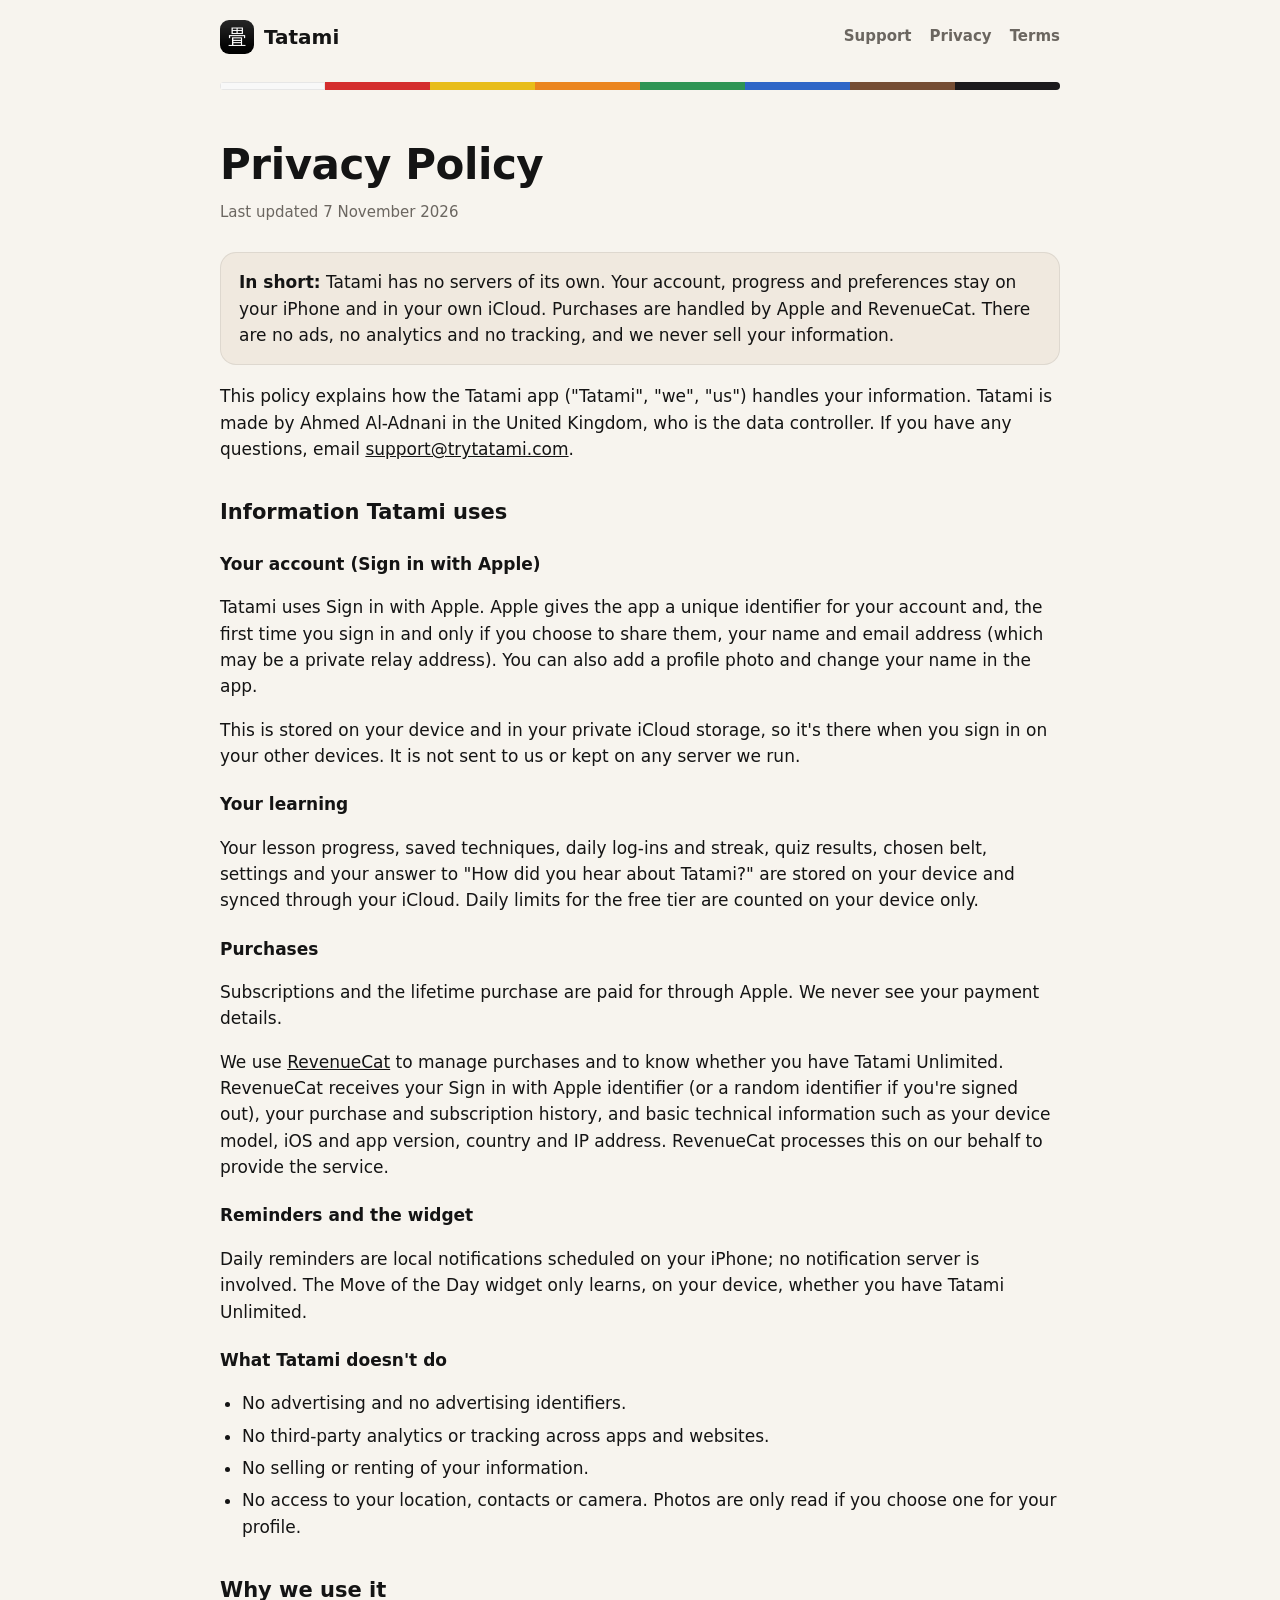
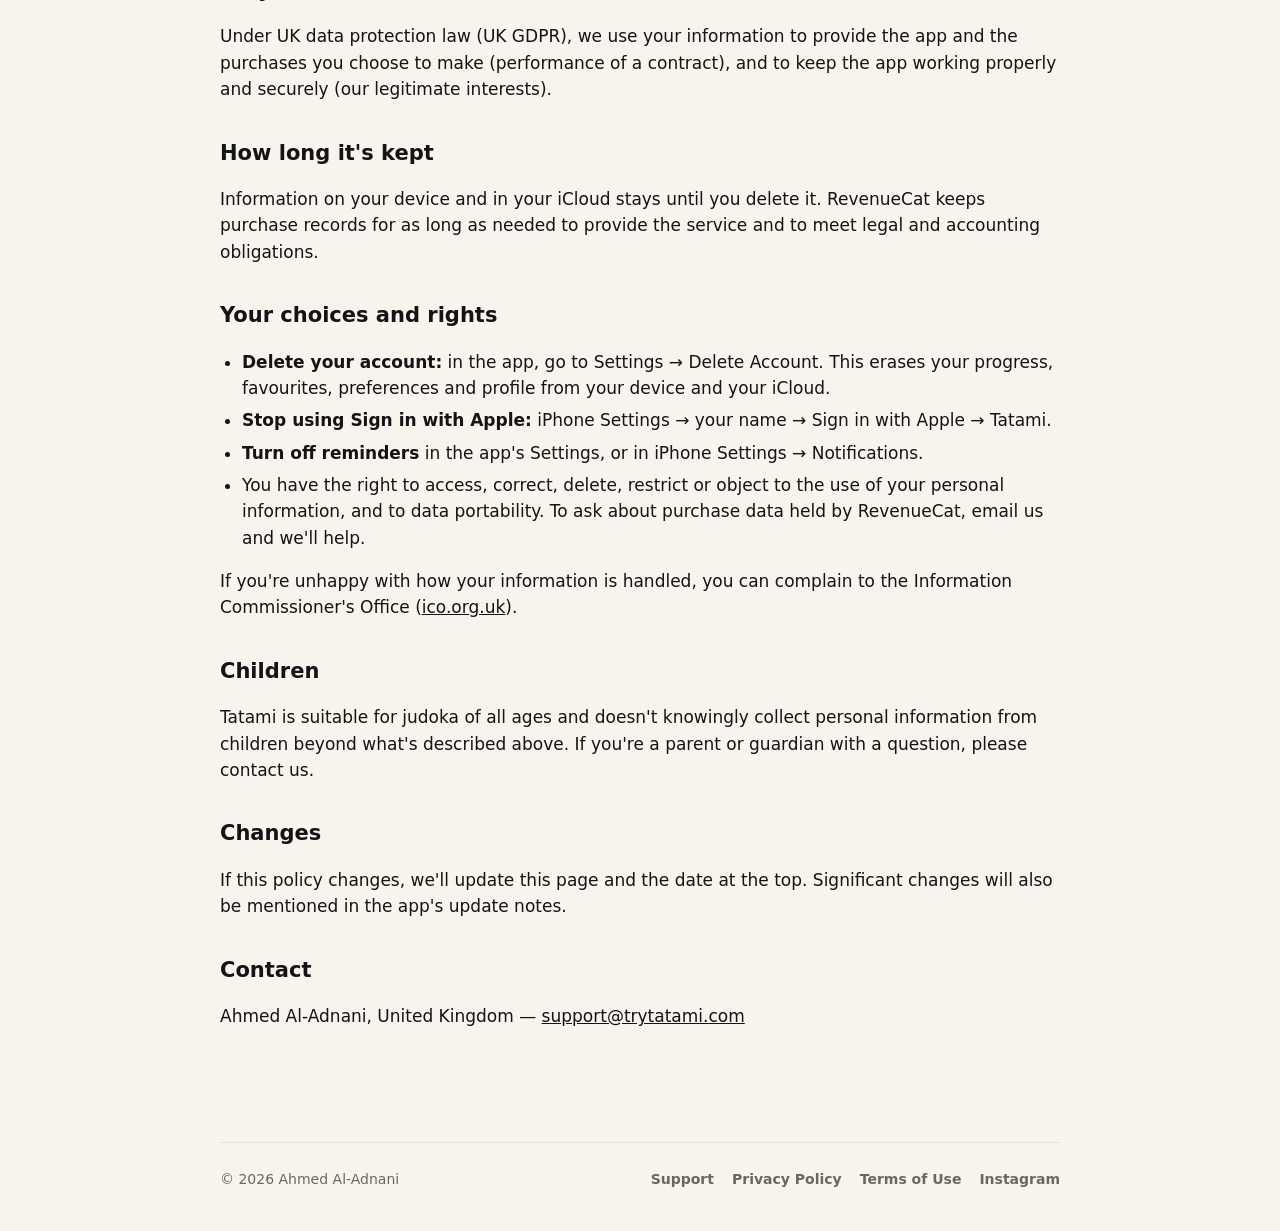
==== privacy/index.html @ 5d224feb "Instagram link in footer and on Support Co-Authored-By: Claude Opus 5.5 <noreply@anthropic.com>" ====
<!doctype html>
<html lang="en-GB">
<head>
  <meta charset="utf-8">
  <meta name="viewport" content="width=device-width, initial-scale=1">
  <title>Privacy Policy — Tatami</title>
  <meta name="description" content="How the Tatami judo app handles your information.">
  <link rel="icon" href="/assets/favicon.png">
  <link rel="apple-touch-icon" href="/assets/apple-touch-icon.png">
  <link rel="stylesheet" href="/assets/style.css">
</head>
<body>
  <div class="wrap">
    <header class="site-header">
      <a class="brand" href="/"><img src="/assets/icon.png" alt="">Tatami</a>
      <nav class="nav">
        <a href="/support/">Support</a>
        <a href="/privacy/">Privacy</a>
        <a href="/terms/">Terms</a>
      </nav>
    </header>
    <div class="belts" aria-hidden="true"><span></span><span></span><span></span><span></span><span></span><span></span><span></span><span></span></div>

    <main class="doc">
      <h1>Privacy Policy</h1>
      <p class="updated">Last updated 7 November 2026</p>

      <div class="callout">
        <strong>In short:</strong> Tatami has no servers of its own. Your account, progress and preferences stay on your
        iPhone and in your own iCloud. Purchases are handled by Apple and RevenueCat. There are no ads, no analytics and
        no tracking, and we never sell your information.
      </div>

      <p>This policy explains how the Tatami app ("Tatami", "we", "us") handles your information. Tatami is made by
        Ahmed Al-Adnani in the United Kingdom, who is the data controller. If you have any questions, email
        <a href="mailto:support@trytatami.com">support@trytatami.com</a>.</p>

      <h2>Information Tatami uses</h2>

      <h3>Your account (Sign in with Apple)</h3>
      <p>Tatami uses Sign in with Apple. Apple gives the app a unique identifier for your account and, the first time you
        sign in and only if you choose to share them, your name and email address (which may be a private relay address).
        You can also add a profile photo and change your name in the app.</p>
      <p>This is stored on your device and in your private iCloud storage, so it's there when you sign in on your other
        devices. It is not sent to us or kept on any server we run.</p>

      <h3>Your learning</h3>
      <p>Your lesson progress, saved techniques, daily log-ins and streak, quiz results, chosen belt, settings and your
        answer to "How did you hear about Tatami?" are stored on your device and synced through your iCloud.
        Daily limits for the free tier are counted on your device only.</p>

      <h3>Purchases</h3>
      <p>Subscriptions and the lifetime purchase are paid for through Apple. We never see your payment details.</p>
      <p>We use <a href="https://www.revenuecat.com/privacy/">RevenueCat</a> to manage purchases and to know whether you
        have Tatami Unlimited. RevenueCat receives your Sign in with Apple identifier (or a random identifier if you're
        signed out), your purchase and subscription history, and basic technical information such as your device model,
        iOS and app version, country and IP address. RevenueCat processes this on our behalf to provide the service.</p>

      <h3>Reminders and the widget</h3>
      <p>Daily reminders are local notifications scheduled on your iPhone; no notification server is involved. The Move
        of the Day widget only learns, on your device, whether you have Tatami Unlimited.</p>

      <h3>What Tatami doesn't do</h3>
      <ul>
        <li>No advertising and no advertising identifiers.</li>
        <li>No third-party analytics or tracking across apps and websites.</li>
        <li>No selling or renting of your information.</li>
        <li>No access to your location, contacts or camera. Photos are only read if you choose one for your profile.</li>
      </ul>

      <h2>Why we use it</h2>
      <p>Under UK data protection law (UK GDPR), we use your information to provide the app and the purchases you choose
        to make (performance of a contract), and to keep the app working properly and securely (our legitimate interests).</p>

      <h2>How long it's kept</h2>
      <p>Information on your device and in your iCloud stays until you delete it. RevenueCat keeps purchase records for as
        long as needed to provide the service and to meet legal and accounting obligations.</p>

      <h2>Your choices and rights</h2>
      <ul>
        <li><strong>Delete your account:</strong> in the app, go to Settings → Delete Account. This erases your progress,
          favourites, preferences and profile from your device and your iCloud.</li>
        <li><strong>Stop using Sign in with Apple:</strong> iPhone Settings → your name → Sign in with Apple → Tatami.</li>
        <li><strong>Turn off reminders</strong> in the app's Settings, or in iPhone Settings → Notifications.</li>
        <li>You have the right to access, correct, delete, restrict or object to the use of your personal information, and
          to data portability. To ask about purchase data held by RevenueCat, email us and we'll help.</li>
      </ul>
      <p>If you're unhappy with how your information is handled, you can complain to the Information Commissioner's
        Office (<a href="https://ico.org.uk">ico.org.uk</a>).</p>

      <h2>Children</h2>
      <p>Tatami is suitable for judoka of all ages and doesn't knowingly collect personal information from children
        beyond what's described above. If you're a parent or guardian with a question, please contact us.</p>

      <h2>Changes</h2>
      <p>If this policy changes, we'll update this page and the date at the top. Significant changes will also be
        mentioned in the app's update notes.</p>

      <h2>Contact</h2>
      <p>Ahmed Al-Adnani, United Kingdom — <a href="mailto:support@trytatami.com">support@trytatami.com</a></p>
    </main>

    <footer class="site-footer">
      <span>© 2026 Ahmed Al-Adnani</span>
      <nav>
        <a href="/support/">Support</a>
        <a href="/privacy/">Privacy Policy</a>
        <a href="/terms/">Terms of Use</a>
        <a href="https://www.instagram.com/learnwithtatami/" rel="me noopener">Instagram</a>
      </nav>
    </footer>
  </div>
</body>
</html>
---- assets/style.css ----
/* Tatami — trytatami.com. Matches the app: cream canvas, raised cards,
   heavy rounded type, belt colours as the accent. */

:root {
  --bg: #F7F4EE;
  --surface: #F0E9DF;
  --ink: #141414;
  --ink-2: #6B6660;
  --line: rgba(20, 20, 20, 0.08);
  --button: #141414;
  --button-ink: #FFFFFF;
  --radius: 22px;
  --belt-white: #F8F8F8;
  --belt-red: #D42E2E;
  --belt-yellow: #E8BD1A;
  --belt-orange: #EB851F;
  --belt-green: #2E9454;
  --belt-blue: #2E66C7;
  --belt-brown: #754D33;
  --belt-black: #1C1A1C;
  color-scheme: light dark;
}

@media (prefers-color-scheme: dark) {
  :root {
    --bg: #18181A;
    --surface: #2C2C2E;
    --ink: #F5F5F5;
    --ink-2: #A1A1A6;
    --line: rgba(255, 255, 255, 0.08);
    --button: #F5F5F5;
    --button-ink: #141414;
  }
}

* { box-sizing: border-box; }

html { -webkit-text-size-adjust: 100%; }

body {
  margin: 0;
  background: var(--bg);
  color: var(--ink);
  font-family: ui-rounded, "SF Pro Rounded", -apple-system, BlinkMacSystemFont, "Segoe UI", system-ui, sans-serif;
  font-size: 17px;
  line-height: 1.55;
}

a { color: inherit; }

.wrap { max-width: 880px; margin: 0 auto; padding: 0 20px; }

/* Header */
.site-header {
  display: flex; align-items: center; justify-content: space-between;
  padding: 20px 0;
}
.brand { display: flex; align-items: center; gap: 10px; text-decoration: none; font-weight: 800; font-size: 20px; }
.brand img { width: 34px; height: 34px; border-radius: 9px; }
.nav { display: flex; gap: 18px; font-weight: 700; font-size: 15px; }
.nav a { text-decoration: none; color: var(--ink-2); }
.nav a:hover { color: var(--ink); }

/* Belt stripe */
.belts { display: flex; height: 8px; border-radius: 4px; overflow: hidden; margin: 8px 0 0; }
.belts span { flex: 1; }
.belts span:nth-child(1) { background: var(--belt-white); box-shadow: inset 0 0 0 1px var(--line); }
.belts span:nth-child(2) { background: var(--belt-red); }
.belts span:nth-child(3) { background: var(--belt-yellow); }
.belts span:nth-child(4) { background: var(--belt-orange); }
.belts span:nth-child(5) { background: var(--belt-green); }
.belts span:nth-child(6) { background: var(--belt-blue); }
.belts span:nth-child(7) { background: var(--belt-brown); }
.belts span:nth-child(8) { background: var(--belt-black); box-shadow: inset 0 0 0 1px var(--line); }

/* Hero */
.hero { text-align: center; padding: 56px 0 40px; }
.hero .icon { width: 112px; height: 112px; border-radius: 26px; box-shadow: 0 12px 30px rgba(0,0,0,0.18); }
.hero h1 { font-size: clamp(36px, 7vw, 56px); line-height: 1.05; font-weight: 900; margin: 28px 0 12px; letter-spacing: -0.02em; }
.hero p { font-size: 19px; color: var(--ink-2); max-width: 560px; margin: 0 auto 28px; }

.button {
  display: inline-flex; align-items: center; gap: 10px;
  background: var(--button); color: var(--button-ink);
  text-decoration: none; font-weight: 800; font-size: 17px;
  padding: 15px 26px; border-radius: 999px;
}
.button.soon { opacity: 0.85; cursor: default; }
.note { font-size: 14px; color: var(--ink-2); margin-top: 12px; }

/* Features */
.grid { display: grid; grid-template-columns: repeat(auto-fit, minmax(240px, 1fr)); gap: 14px; margin: 40px 0; }
.card {
  background: var(--surface); border: 1px solid var(--line); border-radius: var(--radius);
  padding: 22px;
}
.card .emoji { font-size: 26px; }
.card h3 { margin: 10px 0 6px; font-size: 18px; font-weight: 800; }
.card p { margin: 0; color: var(--ink-2); font-size: 15px; }

.section-title { font-size: 13px; font-weight: 800; letter-spacing: 0.08em; text-transform: uppercase; color: var(--ink-2); margin: 56px 0 0; }

/* Unlimited table */
table.plans { width: 100%; border-collapse: collapse; margin-top: 14px; font-size: 15px; }
.plans th, .plans td { padding: 12px 10px; text-align: left; border-bottom: 1px solid var(--line); }
.plans th { font-size: 12px; text-transform: uppercase; letter-spacing: 0.06em; color: var(--ink-2); }
.plans td:not(:first-child), .plans th:not(:first-child) { text-align: center; }
.plans tr:last-child td { border-bottom: none; }

/* Legal / support pages */
.doc { padding: 24px 0 40px; }
.doc h1 { font-size: clamp(30px, 5vw, 42px); font-weight: 900; margin: 18px 0 4px; letter-spacing: -0.01em; }
.doc .updated { color: var(--ink-2); font-size: 15px; margin: 0 0 28px; }
.doc h2 { font-size: 21px; font-weight: 800; margin: 34px 0 8px; }
.doc h3 { font-size: 17px; font-weight: 800; margin: 22px 0 6px; }
.doc p, .doc li { color: var(--ink); }
.doc ul { padding-left: 22px; }
.doc li { margin: 6px 0; }
.doc .callout { background: var(--surface); border: 1px solid var(--line); border-radius: 16px; padding: 16px 18px; margin: 18px 0; }
.doc details { background: var(--surface); border: 1px solid var(--line); border-radius: 16px; padding: 14px 18px; margin: 10px 0; }
.doc summary { font-weight: 800; cursor: pointer; }
.doc details p { margin: 10px 0 0; }

/* Footer */
.site-footer { border-top: 1px solid var(--line); margin-top: 56px; padding: 26px 0 40px; color: var(--ink-2); font-size: 14px; display: flex; flex-wrap: wrap; gap: 12px 22px; justify-content: space-between; }
.site-footer nav { display: flex; gap: 18px; flex-wrap: wrap; }
.site-footer a { text-decoration: none; font-weight: 700; }
.site-footer a:hover { color: var(--ink); }

@media (max-width: 560px) {
  .nav { gap: 12px; font-size: 14px; }
  .hero { padding-top: 36px; }
}
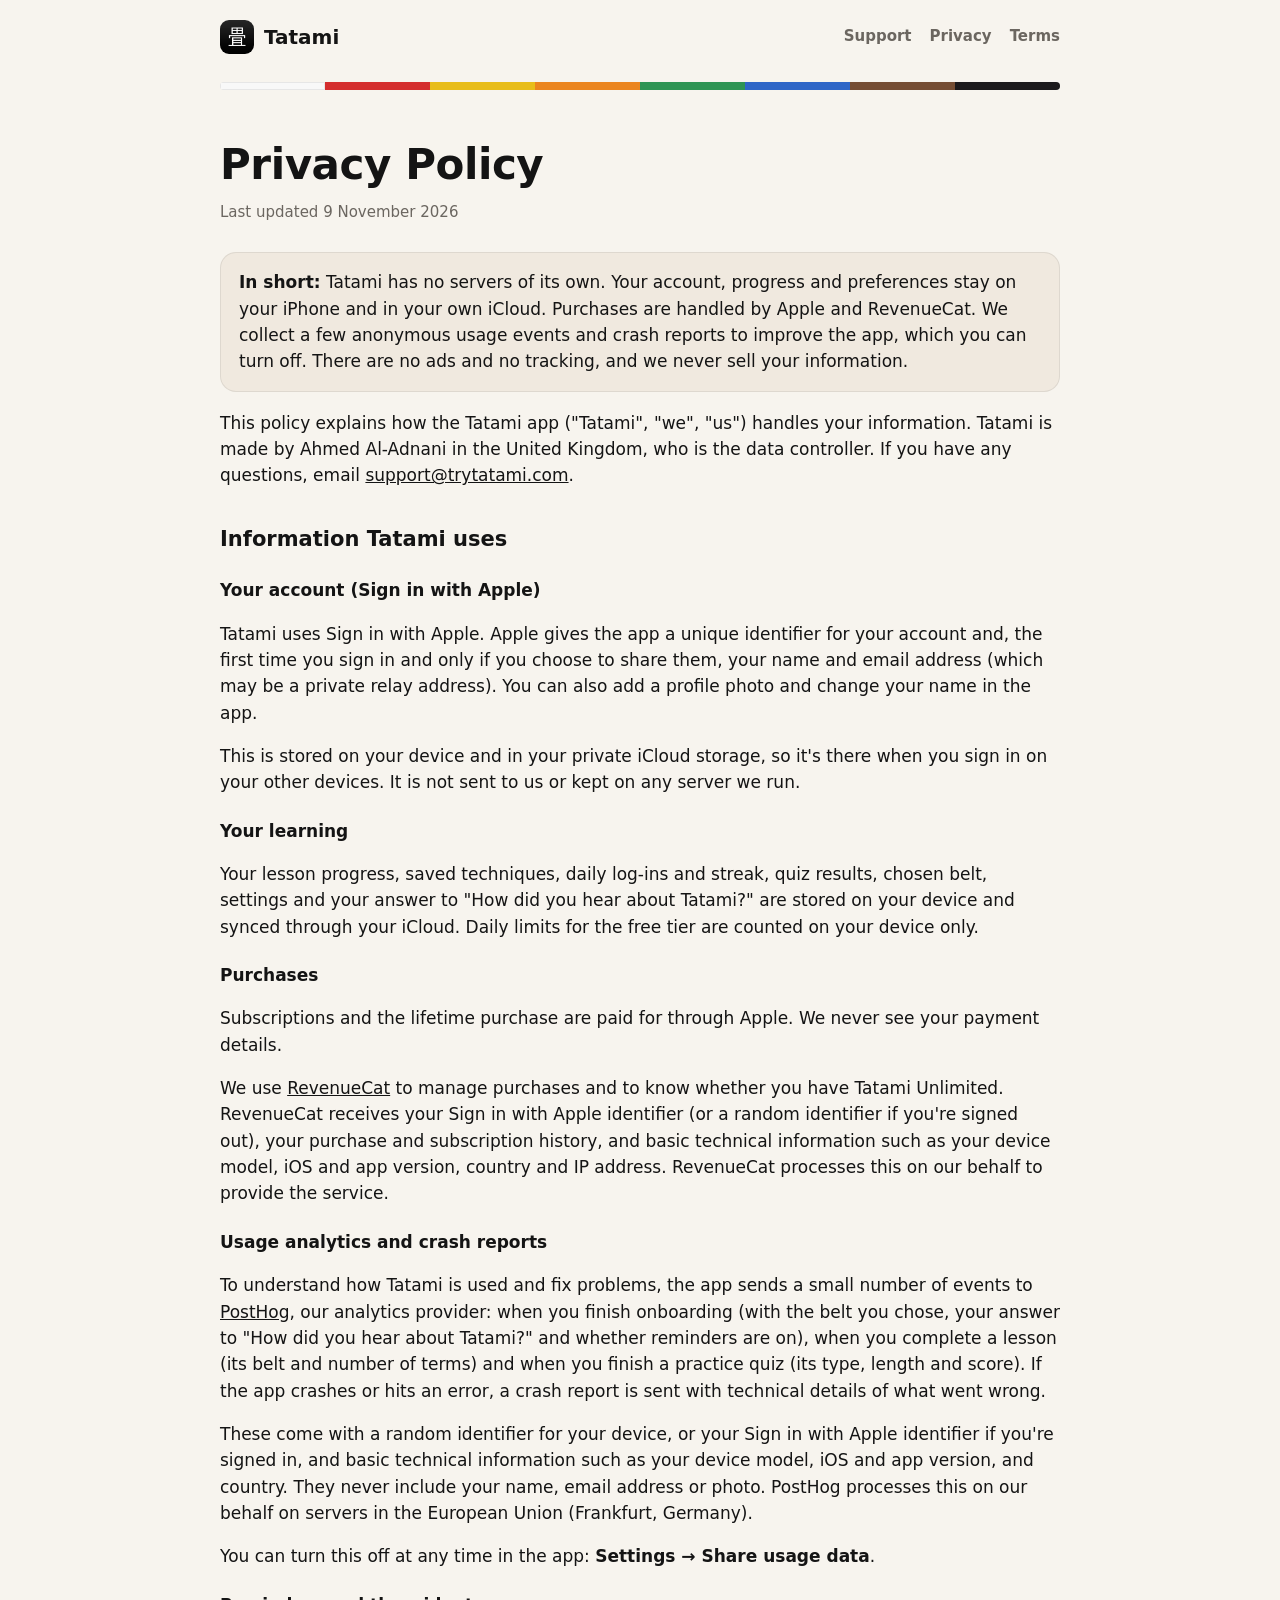
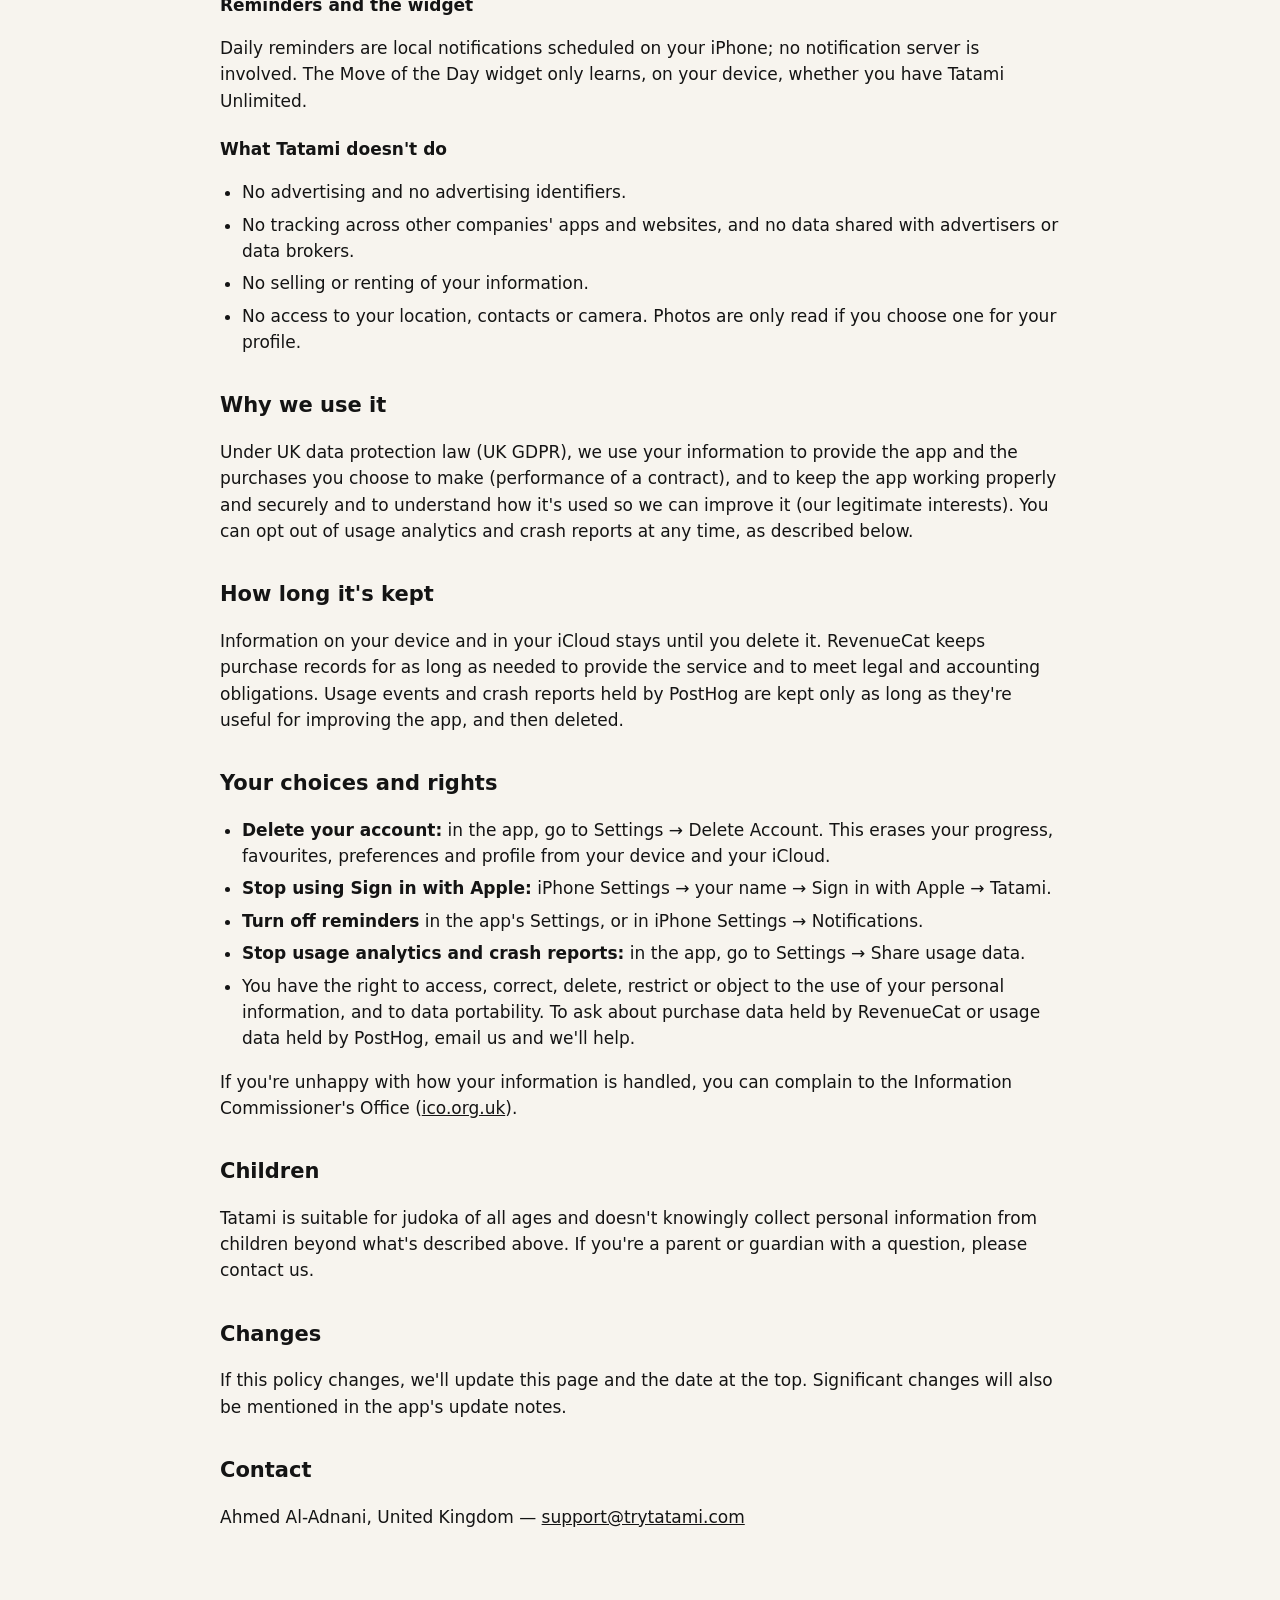
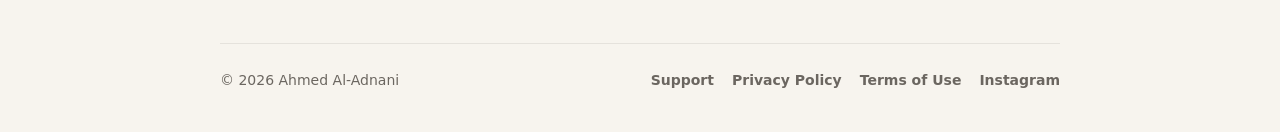
==== commit b18fb3f9: "Privacy policy: PostHog usage analytics and crash reports, with opt-out Co-Authored-By: Claude Opus " ====
--- a/privacy/index.html
+++ b/privacy/index.html
@@ -23,12 +23,13 @@
 
     <main class="doc">
       <h1>Privacy Policy</h1>
-      <p class="updated">Last updated 7 November 2026</p>
+      <p class="updated">Last updated 9 November 2026</p>
 
       <div class="callout">
         <strong>In short:</strong> Tatami has no servers of its own. Your account, progress and preferences stay on your
-        iPhone and in your own iCloud. Purchases are handled by Apple and RevenueCat. There are no ads, no analytics and
-        no tracking, and we never sell your information.
+        iPhone and in your own iCloud. Purchases are handled by Apple and RevenueCat. We collect a few anonymous usage
+        events and crash reports to improve the app, which you can turn off. There are no ads and no tracking, and we
+        never sell your information.
       </div>
 
       <p>This policy explains how the Tatami app ("Tatami", "we", "us") handles your information. Tatami is made by
@@ -56,6 +57,18 @@
         signed out), your purchase and subscription history, and basic technical information such as your device model,
         iOS and app version, country and IP address. RevenueCat processes this on our behalf to provide the service.</p>
 
+      <h3>Usage analytics and crash reports</h3>
+      <p>To understand how Tatami is used and fix problems, the app sends a small number of events to
+        <a href="https://posthog.com/privacy">PostHog</a>, our analytics provider: when you finish onboarding (with the
+        belt you chose, your answer to "How did you hear about Tatami?" and whether reminders are on), when you complete
+        a lesson (its belt and number of terms) and when you finish a practice quiz (its type, length and score). If the
+        app crashes or hits an error, a crash report is sent with technical details of what went wrong.</p>
+      <p>These come with a random identifier for your device, or your Sign in with Apple identifier if you're signed in,
+        and basic technical information such as your device model, iOS and app version, and country. They never include
+        your name, email address or photo. PostHog processes this on our behalf on servers in the European Union
+        (Frankfurt, Germany).</p>
+      <p>You can turn this off at any time in the app: <strong>Settings → Share usage data</strong>.</p>
+
       <h3>Reminders and the widget</h3>
       <p>Daily reminders are local notifications scheduled on your iPhone; no notification server is involved. The Move
         of the Day widget only learns, on your device, whether you have Tatami Unlimited.</p>
@@ -63,18 +76,21 @@
       <h3>What Tatami doesn't do</h3>
       <ul>
         <li>No advertising and no advertising identifiers.</li>
-        <li>No third-party analytics or tracking across apps and websites.</li>
+        <li>No tracking across other companies' apps and websites, and no data shared with advertisers or data brokers.</li>
         <li>No selling or renting of your information.</li>
         <li>No access to your location, contacts or camera. Photos are only read if you choose one for your profile.</li>
       </ul>
 
       <h2>Why we use it</h2>
       <p>Under UK data protection law (UK GDPR), we use your information to provide the app and the purchases you choose
-        to make (performance of a contract), and to keep the app working properly and securely (our legitimate interests).</p>
+        to make (performance of a contract), and to keep the app working properly and securely and to understand how it's
+        used so we can improve it (our legitimate interests). You can opt out of usage analytics and crash reports at any
+        time, as described below.</p>
 
       <h2>How long it's kept</h2>
       <p>Information on your device and in your iCloud stays until you delete it. RevenueCat keeps purchase records for as
-        long as needed to provide the service and to meet legal and accounting obligations.</p>
+        long as needed to provide the service and to meet legal and accounting obligations. Usage events and crash reports
+        held by PostHog are kept only as long as they're useful for improving the app, and then deleted.</p>
 
       <h2>Your choices and rights</h2>
       <ul>
@@ -82,8 +98,10 @@
           favourites, preferences and profile from your device and your iCloud.</li>
         <li><strong>Stop using Sign in with Apple:</strong> iPhone Settings → your name → Sign in with Apple → Tatami.</li>
         <li><strong>Turn off reminders</strong> in the app's Settings, or in iPhone Settings → Notifications.</li>
+        <li><strong>Stop usage analytics and crash reports:</strong> in the app, go to Settings → Share usage data.</li>
         <li>You have the right to access, correct, delete, restrict or object to the use of your personal information, and
-          to data portability. To ask about purchase data held by RevenueCat, email us and we'll help.</li>
+          to data portability. To ask about purchase data held by RevenueCat or usage data held by PostHog, email us and
+          we'll help.</li>
       </ul>
       <p>If you're unhappy with how your information is handled, you can complain to the Information Commissioner's
         Office (<a href="https://ico.org.uk">ico.org.uk</a>).</p>
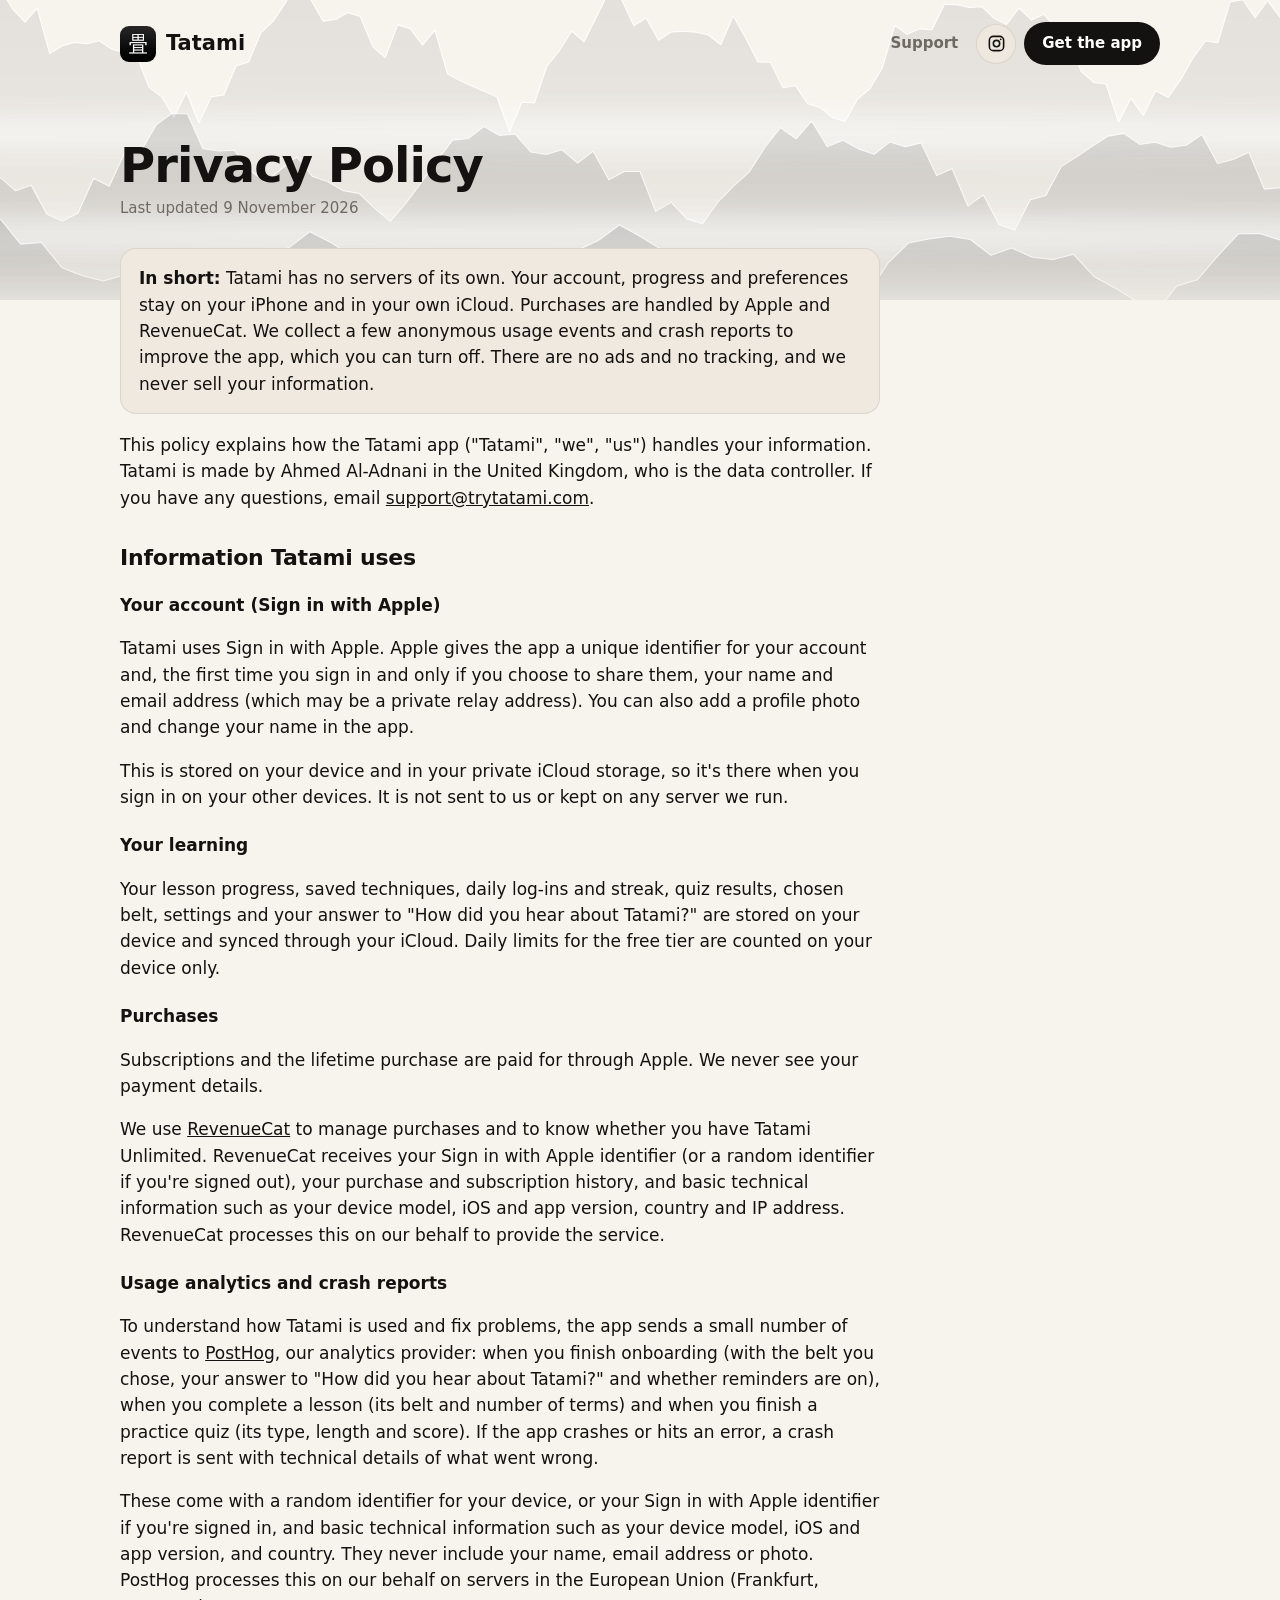
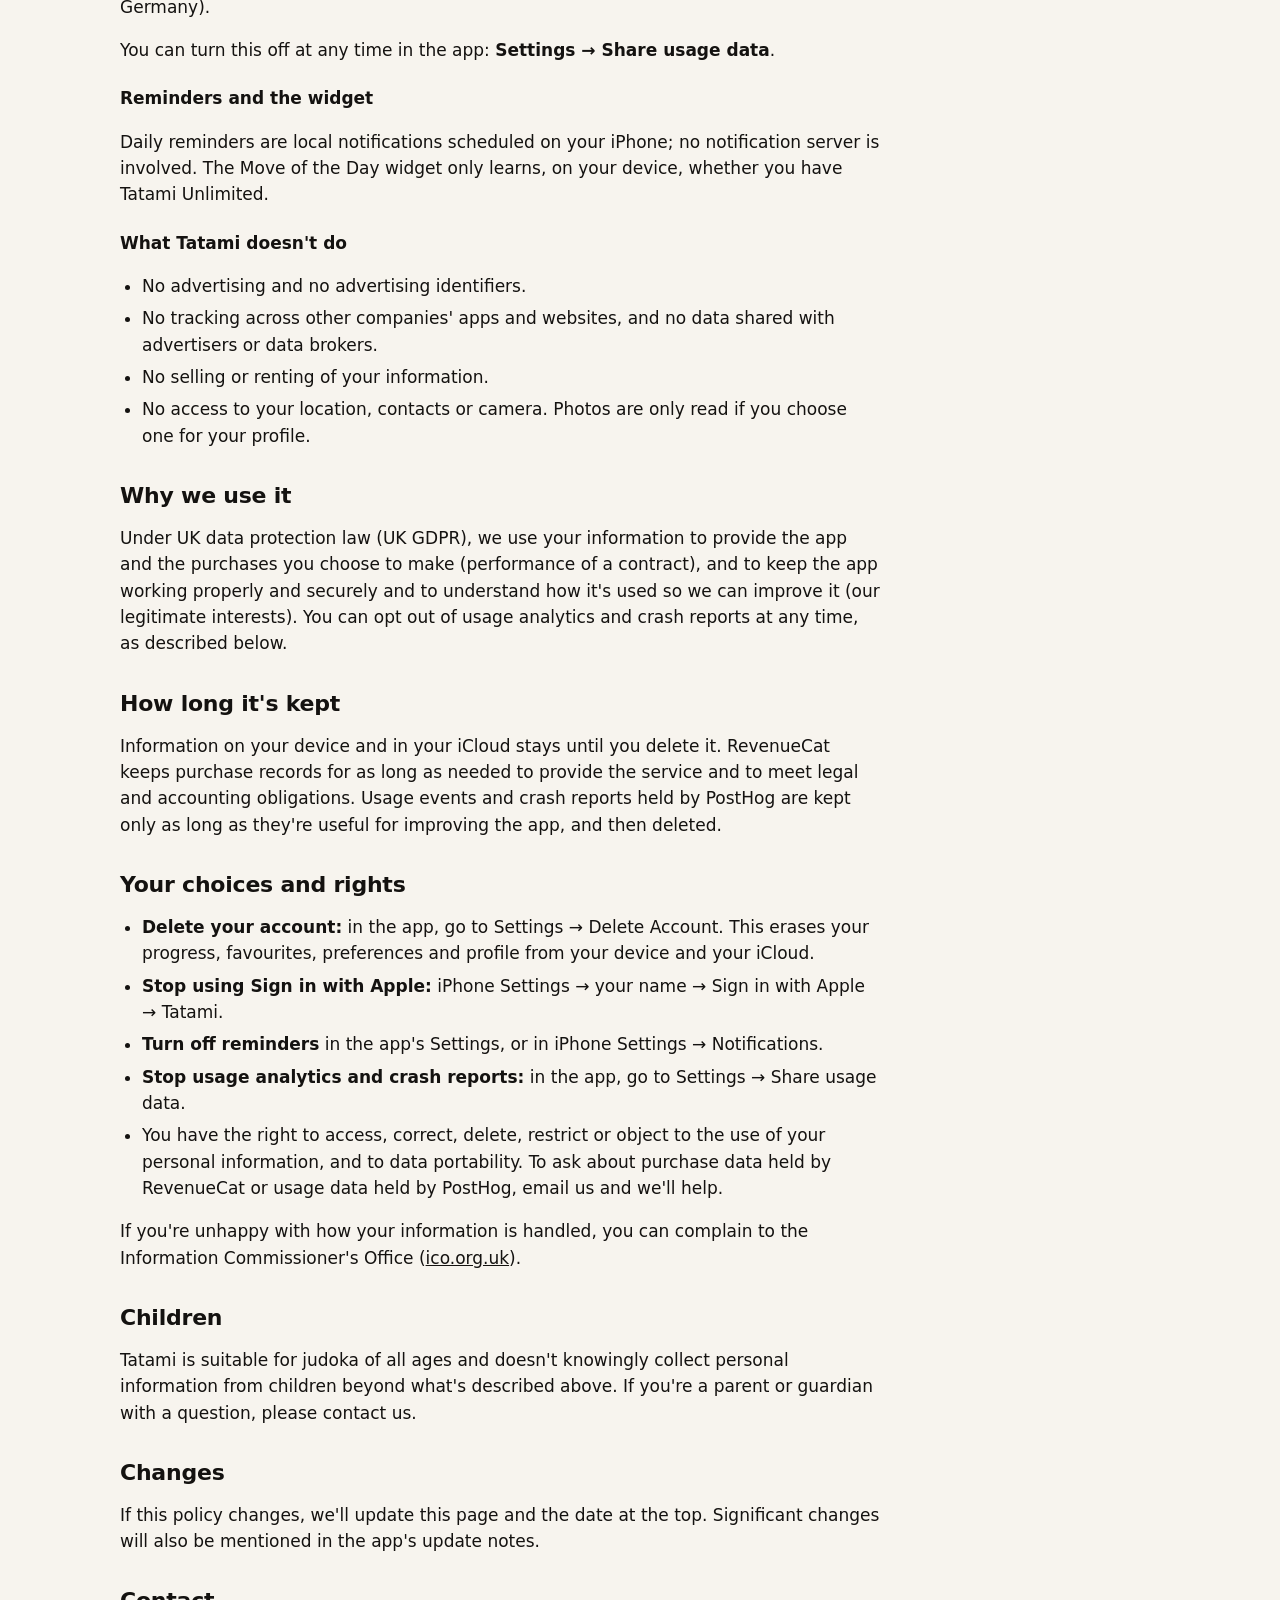
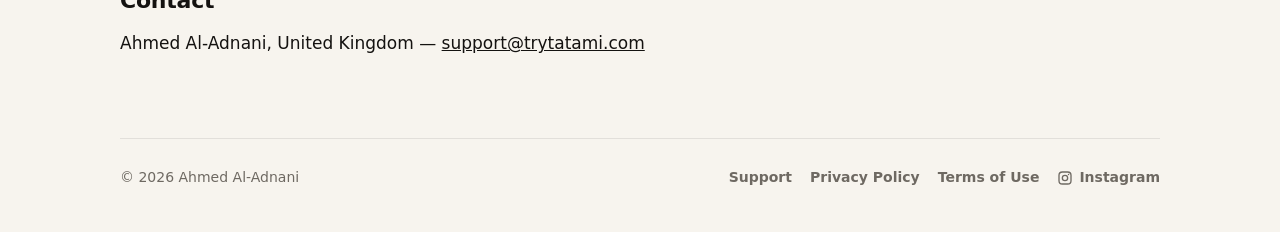
==== commit f4634d9a: "New look: misty mountains, App Store link, Instagram - Home page rebuilt in the app's new style: mou" ====
--- a/privacy/index.html
+++ b/privacy/index.html
@@ -7,19 +7,24 @@
   <meta name="description" content="How the Tatami judo app handles your information.">
   <link rel="icon" href="/assets/favicon.png">
   <link rel="apple-touch-icon" href="/assets/apple-touch-icon.png">
-  <link rel="stylesheet" href="/assets/style.css">
+  <meta name="theme-color" content="#F7F4EE" media="(prefers-color-scheme: light)">
+  <meta name="theme-color" content="#18181A" media="(prefers-color-scheme: dark)">
+  <link rel="stylesheet" href="/assets/style.css?v=2">
 </head>
 <body>
+  <div class="sky short" aria-hidden="true"><img src="/assets/mountains.svg?v=2" alt=""></div>
+
   <div class="wrap">
     <header class="site-header">
       <a class="brand" href="/"><img src="/assets/icon.png" alt="">Tatami</a>
-      <nav class="nav">
-        <a href="/support/">Support</a>
-        <a href="/privacy/">Privacy</a>
-        <a href="/terms/">Terms</a>
+      <nav class="nav" aria-label="Main">
+        <a class="text" href="/support/">Support</a>
+        <a class="icon-button" href="https://www.instagram.com/learnwithtatami/" rel="me noopener" aria-label="Tatami on Instagram">
+          <svg viewBox="0 0 24 24" fill="none" stroke="currentColor" stroke-width="2" aria-hidden="true"><rect x="3" y="3" width="18" height="18" rx="5"/><circle cx="12" cy="12" r="4"/><circle cx="17.3" cy="6.7" r="1.1" fill="currentColor" stroke="none"/></svg>
+        </a>
+        <a class="pill" href="https://apps.apple.com/gb/app/tatami-learn-judo-terminology/id6802830885?itscg=30200&amp;itsct=apps_box_badge&amp;mttnsubad=6802830885">Get the app</a>
       </nav>
     </header>
-    <div class="belts" aria-hidden="true"><span></span><span></span><span></span><span></span><span></span><span></span><span></span><span></span></div>
 
     <main class="doc">
       <h1>Privacy Policy</h1>
@@ -120,11 +125,13 @@
 
     <footer class="site-footer">
       <span>© 2026 Ahmed Al-Adnani</span>
-      <nav>
+      <nav aria-label="Footer">
         <a href="/support/">Support</a>
         <a href="/privacy/">Privacy Policy</a>
         <a href="/terms/">Terms of Use</a>
-        <a href="https://www.instagram.com/learnwithtatami/" rel="me noopener">Instagram</a>
+        <a class="social" href="https://www.instagram.com/learnwithtatami/" rel="me noopener">
+          <svg viewBox="0 0 24 24" fill="none" stroke="currentColor" stroke-width="2" aria-hidden="true"><rect x="3" y="3" width="18" height="18" rx="5"/><circle cx="12" cy="12" r="4"/><circle cx="17.3" cy="6.7" r="1.1" fill="currentColor" stroke="none"/></svg>Instagram
+        </a>
       </nav>
     </footer>
   </div>
--- a/assets/style.css
+++ b/assets/style.css
@@ -1,35 +1,58 @@
-/* Tatami — trytatami.com. Matches the app: cream canvas, raised cards,
-   heavy rounded type, belt colours as the accent. */
+/* Tatami — trytatami.com. Matches the app and its App Store art: cream and
+   charcoal, misty mountains, heavy rounded type, and a belt colour on the
+   second line of every headline. */
 
 :root {
   --bg: #F7F4EE;
   --surface: #F0E9DF;
-  --ink: #141414;
-  --ink-2: #6B6660;
-  --line: rgba(20, 20, 20, 0.08);
-  --button: #141414;
+  --ink: #141210;
+  --ink-2: #6E6962;
+  --line: rgba(20, 18, 16, 0.09);
+  --bezel: #FFFFFF;
+  --bezel-edge: rgba(0, 0, 0, 0.06);
+  --shot-shadow: 0 30px 60px -18px rgba(20, 18, 16, 0.28);
+  --button: #141210;
   --button-ink: #FFFFFF;
+
+  /* Dark bands, like the dark App Store screenshots. */
+  --night: #18181A;
+  --night-surface: #232326;
+  --night-ink: #F5F5F5;
+  --night-ink-2: #A1A1A6;
+  --night-line: rgba(255, 255, 255, 0.09);
+
+  /* Belt colours for headline accents, tuned to read on cream. */
+  --red: #D42E2E;
+  --orange: #C2620C;
+  --yellow: #A07F00;
+  --green: #1F8F45;
+  --blue: #1A57DB;
+  --brown: #96592F;
+
   --radius: 22px;
-  --belt-white: #F8F8F8;
-  --belt-red: #D42E2E;
-  --belt-yellow: #E8BD1A;
-  --belt-orange: #EB851F;
-  --belt-green: #2E9454;
-  --belt-blue: #2E66C7;
-  --belt-brown: #754D33;
-  --belt-black: #1C1A1C;
   color-scheme: light dark;
 }
 
 @media (prefers-color-scheme: dark) {
   :root {
     --bg: #18181A;
-    --surface: #2C2C2E;
+    --surface: #232326;
     --ink: #F5F5F5;
     --ink-2: #A1A1A6;
-    --line: rgba(255, 255, 255, 0.08);
+    --line: rgba(255, 255, 255, 0.09);
+    --bezel: #2A2A2D;
+    --bezel-edge: rgba(255, 255, 255, 0.10);
+    --shot-shadow: 0 30px 60px -18px rgba(0, 0, 0, 0.7);
     --button: #F5F5F5;
-    --button-ink: #141414;
+    --button-ink: #141210;
+    --night: #0F0F10;
+    --night-surface: #1C1C1E;
+    --red: #F25C5C;
+    --orange: #F0943A;
+    --yellow: #F5C700;
+    --green: #3DCB6A;
+    --blue: #6B9BF5;
+    --brown: #CF9465;
   }
 }
 
@@ -44,76 +67,160 @@
   font-family: ui-rounded, "SF Pro Rounded", -apple-system, BlinkMacSystemFont, "Segoe UI", system-ui, sans-serif;
   font-size: 17px;
   line-height: 1.55;
+  overflow-x: hidden;
 }
 
 a { color: inherit; }
-
-.wrap { max-width: 880px; margin: 0 auto; padding: 0 20px; }
+img { max-width: 100%; }
+
+.wrap { position: relative; max-width: 1080px; margin: 0 auto; padding: 0 20px; }
+
+/* Misty mountains behind the top of every page, as on the app's Home screen. */
+.sky {
+  position: absolute; top: 0; left: 0; right: 0; height: 440px;
+  overflow: hidden; pointer-events: none;
+}
+.sky img { display: block; width: 100%; height: 100%; object-fit: cover; object-position: center top; }
+.sky.short { height: 300px; }
 
 /* Header */
 .site-header {
-  display: flex; align-items: center; justify-content: space-between;
-  padding: 20px 0;
-}
-.brand { display: flex; align-items: center; gap: 10px; text-decoration: none; font-weight: 800; font-size: 20px; }
-.brand img { width: 34px; height: 34px; border-radius: 9px; }
-.nav { display: flex; gap: 18px; font-weight: 700; font-size: 15px; }
-.nav a { text-decoration: none; color: var(--ink-2); }
-.nav a:hover { color: var(--ink); }
-
-/* Belt stripe */
-.belts { display: flex; height: 8px; border-radius: 4px; overflow: hidden; margin: 8px 0 0; }
-.belts span { flex: 1; }
-.belts span:nth-child(1) { background: var(--belt-white); box-shadow: inset 0 0 0 1px var(--line); }
-.belts span:nth-child(2) { background: var(--belt-red); }
-.belts span:nth-child(3) { background: var(--belt-yellow); }
-.belts span:nth-child(4) { background: var(--belt-orange); }
-.belts span:nth-child(5) { background: var(--belt-green); }
-.belts span:nth-child(6) { background: var(--belt-blue); }
-.belts span:nth-child(7) { background: var(--belt-brown); }
-.belts span:nth-child(8) { background: var(--belt-black); box-shadow: inset 0 0 0 1px var(--line); }
+  position: relative; z-index: 2;
+  display: flex; align-items: center; justify-content: space-between; gap: 12px;
+  padding: 22px 0;
+}
+.brand { display: flex; align-items: center; gap: 10px; text-decoration: none; font-weight: 800; font-size: 21px; }
+.brand img { width: 36px; height: 36px; border-radius: 9px; }
+.nav { display: flex; align-items: center; gap: 8px; font-weight: 700; font-size: 15px; }
+.nav a { text-decoration: none; }
+.nav .text { color: var(--ink-2); padding: 8px 10px; }
+.nav .text:hover { color: var(--ink); }
+.icon-button {
+  display: inline-grid; place-items: center; width: 40px; height: 40px; border-radius: 50%;
+  color: var(--ink); background: color-mix(in srgb, var(--surface) 80%, transparent);
+  border: 1px solid var(--line);
+}
+.icon-button svg { width: 19px; height: 19px; }
+.pill {
+  display: inline-flex; align-items: center; gap: 8px;
+  background: var(--button); color: var(--button-ink);
+  font-weight: 800; padding: 10px 18px; border-radius: 999px; text-decoration: none;
+}
+
+/* Headlines: second line in a belt colour, like the App Store screenshots. */
+h1, h2 { font-weight: 800; letter-spacing: -0.02em; line-height: 1.04; margin: 0; }
+.accent { display: inline-block; }
+.red { color: var(--red); }
+.orange { color: var(--orange); }
+.yellow { color: var(--yellow); }
+.green { color: var(--green); }
+.blue { color: var(--blue); }
+.brown { color: var(--brown); }
+
+.kicker {
+  font-size: 13px; font-weight: 800; letter-spacing: 0.1em; text-transform: uppercase;
+  color: var(--ink-2); margin: 0 0 14px;
+}
 
 /* Hero */
-.hero { text-align: center; padding: 56px 0 40px; }
-.hero .icon { width: 112px; height: 112px; border-radius: 26px; box-shadow: 0 12px 30px rgba(0,0,0,0.18); }
-.hero h1 { font-size: clamp(36px, 7vw, 56px); line-height: 1.05; font-weight: 900; margin: 28px 0 12px; letter-spacing: -0.02em; }
-.hero p { font-size: 19px; color: var(--ink-2); max-width: 560px; margin: 0 auto 28px; }
-
-.button {
-  display: inline-flex; align-items: center; gap: 10px;
-  background: var(--button); color: var(--button-ink);
-  text-decoration: none; font-weight: 800; font-size: 17px;
-  padding: 15px 26px; border-radius: 999px;
-}
-.button.soon { opacity: 0.85; cursor: default; }
-.note { font-size: 14px; color: var(--ink-2); margin-top: 12px; }
-
-/* Features */
-.grid { display: grid; grid-template-columns: repeat(auto-fit, minmax(240px, 1fr)); gap: 14px; margin: 40px 0; }
-.card {
-  background: var(--surface); border: 1px solid var(--line); border-radius: var(--radius);
-  padding: 22px;
-}
-.card .emoji { font-size: 26px; }
-.card h3 { margin: 10px 0 6px; font-size: 18px; font-weight: 800; }
-.card p { margin: 0; color: var(--ink-2); font-size: 15px; }
-
-.section-title { font-size: 13px; font-weight: 800; letter-spacing: 0.08em; text-transform: uppercase; color: var(--ink-2); margin: 56px 0 0; }
-
-/* Unlimited table */
-table.plans { width: 100%; border-collapse: collapse; margin-top: 14px; font-size: 15px; }
-.plans th, .plans td { padding: 12px 10px; text-align: left; border-bottom: 1px solid var(--line); }
-.plans th { font-size: 12px; text-transform: uppercase; letter-spacing: 0.06em; color: var(--ink-2); }
-.plans td:not(:first-child), .plans th:not(:first-child) { text-align: center; }
+.hero {
+  position: relative; z-index: 1;
+  display: grid; grid-template-columns: 1fr auto; gap: 56px; align-items: center;
+  padding: 40px 0 88px;
+}
+.hero h1 { font-size: clamp(46px, 7.4vw, 82px); }
+.hero .lede { font-size: 20px; color: var(--ink-2); max-width: 520px; margin: 22px 0 30px; }
+.store-row { display: flex; flex-wrap: wrap; align-items: center; gap: 14px 18px; }
+.store { display: inline-block; line-height: 0; border-radius: 10px; }
+.store img { height: 54px; width: auto; }
+.store-note { font-size: 14px; color: var(--ink-2); }
+
+/* The app in a plain rounded frame, as in the screenshots. */
+.phone {
+  --w: 290px;
+  display: inline-block; padding: calc(var(--w) * 0.024);
+  border-radius: calc(var(--w) * 0.159);
+  background: var(--bezel);
+  box-shadow: 0 0 0 1px var(--bezel-edge), var(--shot-shadow);
+  line-height: 0;
+}
+.phone img {
+  width: var(--w); height: auto; aspect-ratio: 600 / 1304;
+  border-radius: calc(var(--w) * 0.135);
+  background: #111;
+}
+.hero .phone { --w: 300px; transform: rotate(2deg); }
+
+/* Feature bands */
+.band { position: relative; }
+.band.night {
+  --ink: var(--night-ink); --ink-2: var(--night-ink-2); --line: var(--night-line);
+  --surface: var(--night-surface); --bezel: #2A2A2D; --bezel-edge: rgba(255, 255, 255, 0.10);
+  --shot-shadow: 0 30px 60px -18px rgba(0, 0, 0, 0.75);
+  --button: #F5F5F5; --button-ink: #141210;
+  --red: #F25C5C; --orange: #F0943A; --yellow: #F5C700; --green: #3DCB6A; --blue: #6B9BF5; --brown: #CF9465;
+  background: var(--night); color: var(--ink);
+}
+.feature {
+  display: grid; grid-template-columns: 1fr auto; gap: 72px; align-items: center;
+  padding: 96px 20px;
+}
+.feature.flip { grid-template-columns: auto 1fr; }
+.feature.flip .shot { order: -1; }
+.feature h2 { font-size: clamp(38px, 5.4vw, 60px); }
+.feature .copy p:not(.kicker) { font-size: 19px; color: var(--ink-2); max-width: 500px; margin: 20px 0 0; }
+.chips { display: flex; flex-wrap: wrap; gap: 8px; margin: 22px 0 0; padding: 0; list-style: none; }
+.chips li {
+  font-size: 14px; font-weight: 700; padding: 7px 13px; border-radius: 999px;
+  background: var(--surface); border: 1px solid var(--line);
+}
+.stat { display: flex; align-items: baseline; gap: 10px; margin: 26px 0 0; }
+.stat strong { font-size: 44px; font-weight: 800; letter-spacing: -0.02em; line-height: 1; color: var(--ink); }
+.stat span { color: var(--ink-2); font-weight: 700; }
+
+/* Everything else */
+.section { padding: 96px 20px 0; }
+.section h2 { font-size: clamp(36px, 5vw, 54px); text-align: center; }
+.section .sub { text-align: center; color: var(--ink-2); font-size: 19px; margin: 16px auto 0; max-width: 560px; }
+.grid { display: grid; grid-template-columns: repeat(4, 1fr); gap: 14px; margin: 44px 0 0; }
+.card { background: var(--surface); border: 1px solid var(--line); border-radius: var(--radius); padding: 22px; }
+.card .glyph {
+  display: grid; place-items: center; width: 46px; height: 46px; border-radius: 13px;
+  background: color-mix(in srgb, currentColor 14%, transparent);
+}
+.card .glyph svg { width: 24px; height: 24px; }
+.card h3 { margin: 14px 0 6px; font-size: 17px; font-weight: 800; color: var(--ink); }
+.card p { margin: 0; color: var(--ink-2); font-size: 15px; line-height: 1.45; }
+
+/* Free and Unlimited */
+.plans-card { max-width: 720px; margin: 40px auto 0; }
+table.plans { width: 100%; border-collapse: collapse; font-size: 16px; }
+.plans th, .plans td { padding: 13px 10px; text-align: left; border-bottom: 1px solid var(--line); }
+.plans th { font-size: 12px; text-transform: uppercase; letter-spacing: 0.08em; color: var(--ink-2); }
+.plans td:not(:first-child), .plans th:not(:first-child) { text-align: center; white-space: nowrap; }
 .plans tr:last-child td { border-bottom: none; }
-
-/* Legal / support pages */
-.doc { padding: 24px 0 40px; }
-.doc h1 { font-size: clamp(30px, 5vw, 42px); font-weight: 900; margin: 18px 0 4px; letter-spacing: -0.01em; }
+.plans-note { text-align: center; color: var(--ink-2); font-size: 15px; margin: 18px auto 0; max-width: 620px; }
+
+/* Closing call to action */
+.cta { margin-top: 110px; overflow: hidden; }
+.cta .sky { height: 360px; }
+.cta-inner { position: relative; text-align: center; padding: 150px 20px 110px; }
+.cta h2 { font-size: clamp(40px, 6vw, 64px); }
+.cta p { color: var(--ink-2); font-size: 19px; margin: 18px auto 32px; max-width: 520px; }
+.cta .store-row { justify-content: center; }
+.outline {
+  display: inline-flex; align-items: center; gap: 9px; height: 54px; padding: 0 22px;
+  border-radius: 12px; border: 1.5px solid var(--line); color: var(--ink);
+  font-weight: 800; text-decoration: none; background: var(--surface);
+}
+.outline svg { width: 20px; height: 20px; }
+
+/* Legal and support pages */
+.doc { position: relative; z-index: 1; max-width: 760px; padding: 36px 0 40px; }
+.doc h1 { font-size: clamp(34px, 5vw, 48px); margin: 18px 0 6px; }
 .doc .updated { color: var(--ink-2); font-size: 15px; margin: 0 0 28px; }
-.doc h2 { font-size: 21px; font-weight: 800; margin: 34px 0 8px; }
+.doc h2 { font-size: 22px; letter-spacing: -0.01em; margin: 36px 0 8px; }
 .doc h3 { font-size: 17px; font-weight: 800; margin: 22px 0 6px; }
-.doc p, .doc li { color: var(--ink); }
 .doc ul { padding-left: 22px; }
 .doc li { margin: 6px 0; }
 .doc .callout { background: var(--surface); border: 1px solid var(--line); border-radius: 16px; padding: 16px 18px; margin: 18px 0; }
@@ -121,13 +228,47 @@
 .doc summary { font-weight: 800; cursor: pointer; }
 .doc details p { margin: 10px 0 0; }
 
+.not-found { position: relative; z-index: 1; text-align: center; padding: 90px 0 120px; }
+.not-found h1 { font-size: clamp(48px, 9vw, 84px); }
+.not-found p { color: var(--ink-2); font-size: 19px; margin: 16px 0 30px; }
+
 /* Footer */
-.site-footer { border-top: 1px solid var(--line); margin-top: 56px; padding: 26px 0 40px; color: var(--ink-2); font-size: 14px; display: flex; flex-wrap: wrap; gap: 12px 22px; justify-content: space-between; }
-.site-footer nav { display: flex; gap: 18px; flex-wrap: wrap; }
+.site-footer {
+  border-top: 1px solid var(--line); padding: 28px 0 44px;
+  color: var(--ink-2); font-size: 14px;
+  display: flex; flex-wrap: wrap; gap: 14px 22px; justify-content: space-between; align-items: center;
+}
+.site-footer nav { display: flex; gap: 18px; flex-wrap: wrap; align-items: center; }
 .site-footer a { text-decoration: none; font-weight: 700; }
 .site-footer a:hover { color: var(--ink); }
+.site-footer .social { display: inline-flex; align-items: center; gap: 6px; }
+.site-footer .social svg { width: 16px; height: 16px; }
+.doc + .site-footer, main + .site-footer { margin-top: 24px; }
+
+@media (max-width: 900px) {
+  .hero { grid-template-columns: 1fr; text-align: center; gap: 48px; padding: 24px 0 72px; }
+  .hero .lede { margin-left: auto; margin-right: auto; }
+  .hero .store-row { justify-content: center; }
+  .hero .phone { --w: min(270px, 66vw); transform: none; margin: 0 auto; }
+  .feature, .feature.flip { grid-template-columns: 1fr; gap: 44px; padding: 72px 20px; text-align: center; }
+  .feature.flip .shot { order: 0; }
+  .feature .copy p:not(.kicker) { margin-left: auto; margin-right: auto; }
+  .feature .phone { --w: min(260px, 64vw); }
+  .shot { text-align: center; }
+  .chips, .stat { justify-content: center; }
+  .grid { grid-template-columns: repeat(2, 1fr); }
+  .section { padding-top: 72px; }
+}
 
 @media (max-width: 560px) {
-  .nav { gap: 12px; font-size: 14px; }
-  .hero { padding-top: 36px; }
-}
+  .nav .text { display: none; }
+  .pill { padding: 9px 15px; font-size: 14px; }
+  .brand { font-size: 19px; }
+  .grid { grid-template-columns: 1fr; }
+  .grid .card { display: grid; grid-template-columns: auto 1fr; column-gap: 14px; align-items: start; }
+  .grid .card .glyph { grid-row: span 2; }
+  .grid .card h3 { margin-top: 2px; }
+  .plans-card { padding: 14px 12px; }
+  .plans th, .plans td { padding: 12px 6px; font-size: 15px; }
+  .cta-inner { padding-top: 120px; }
+}
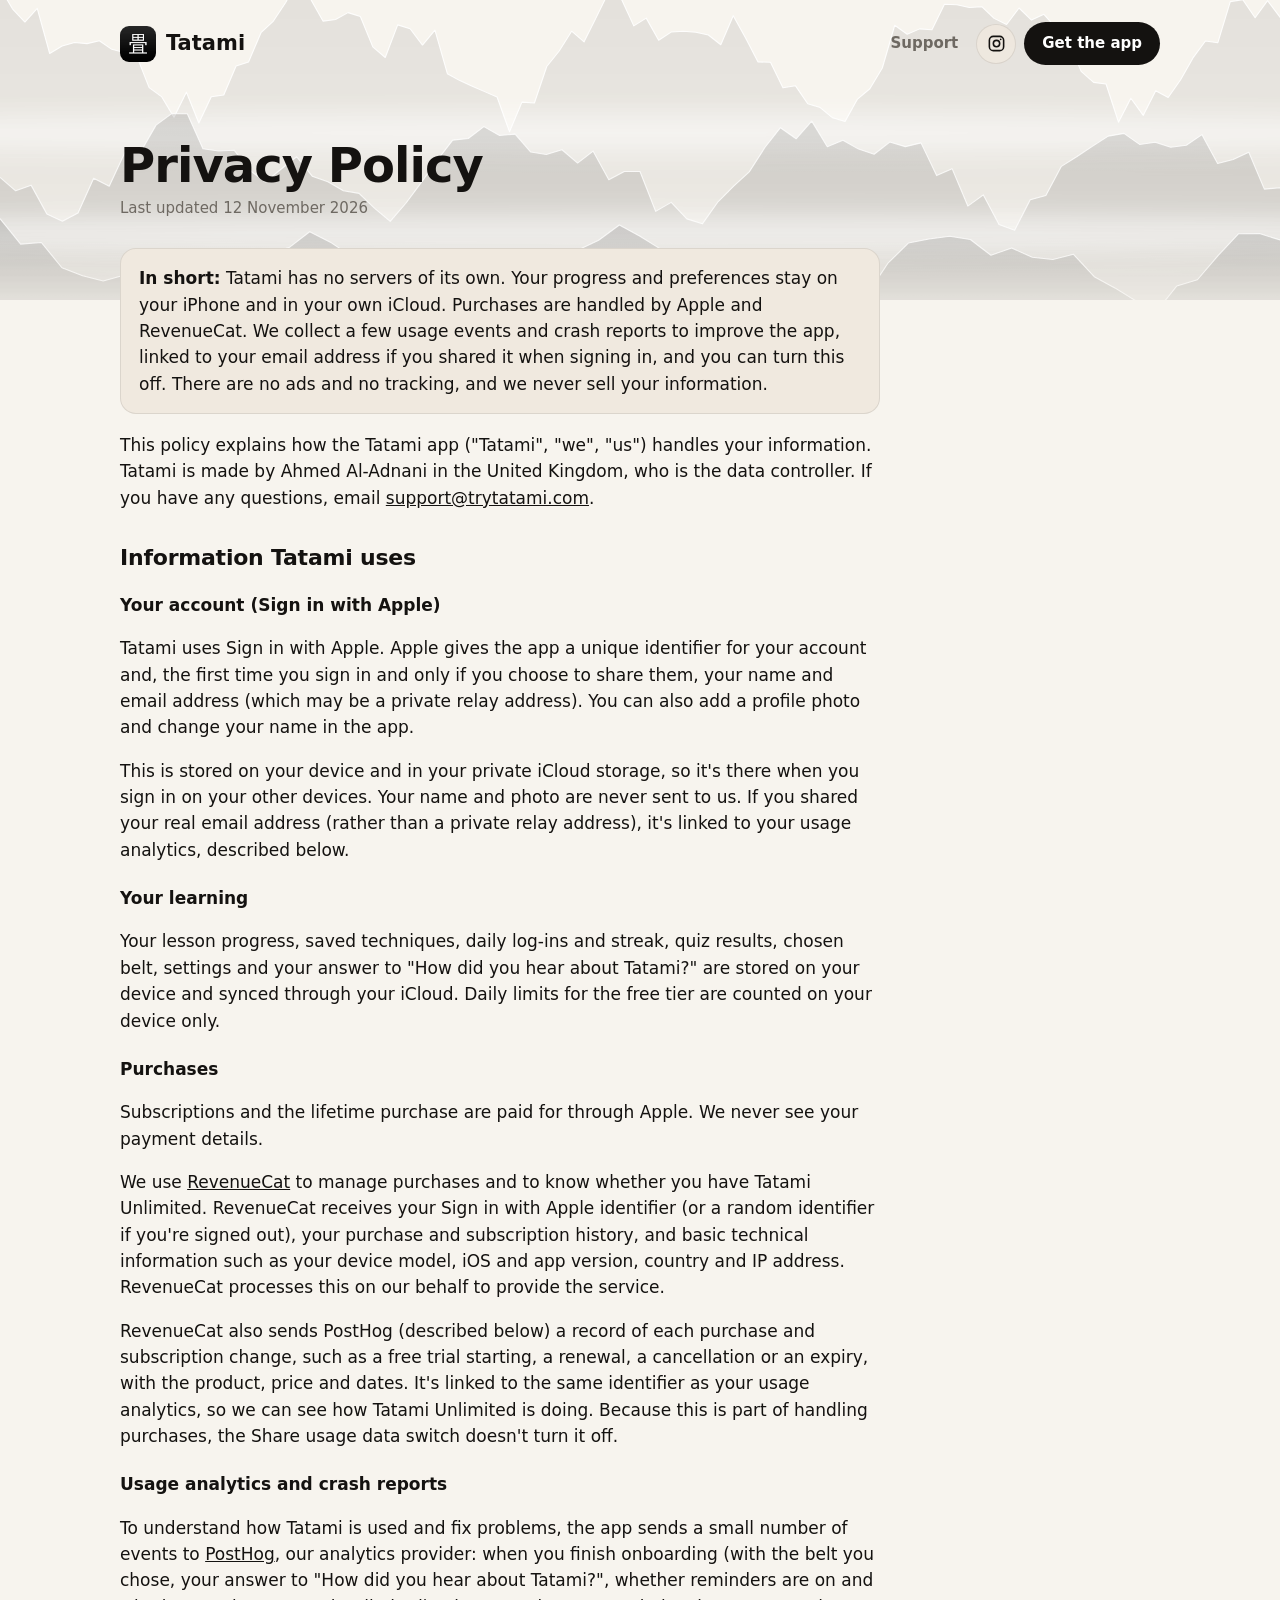
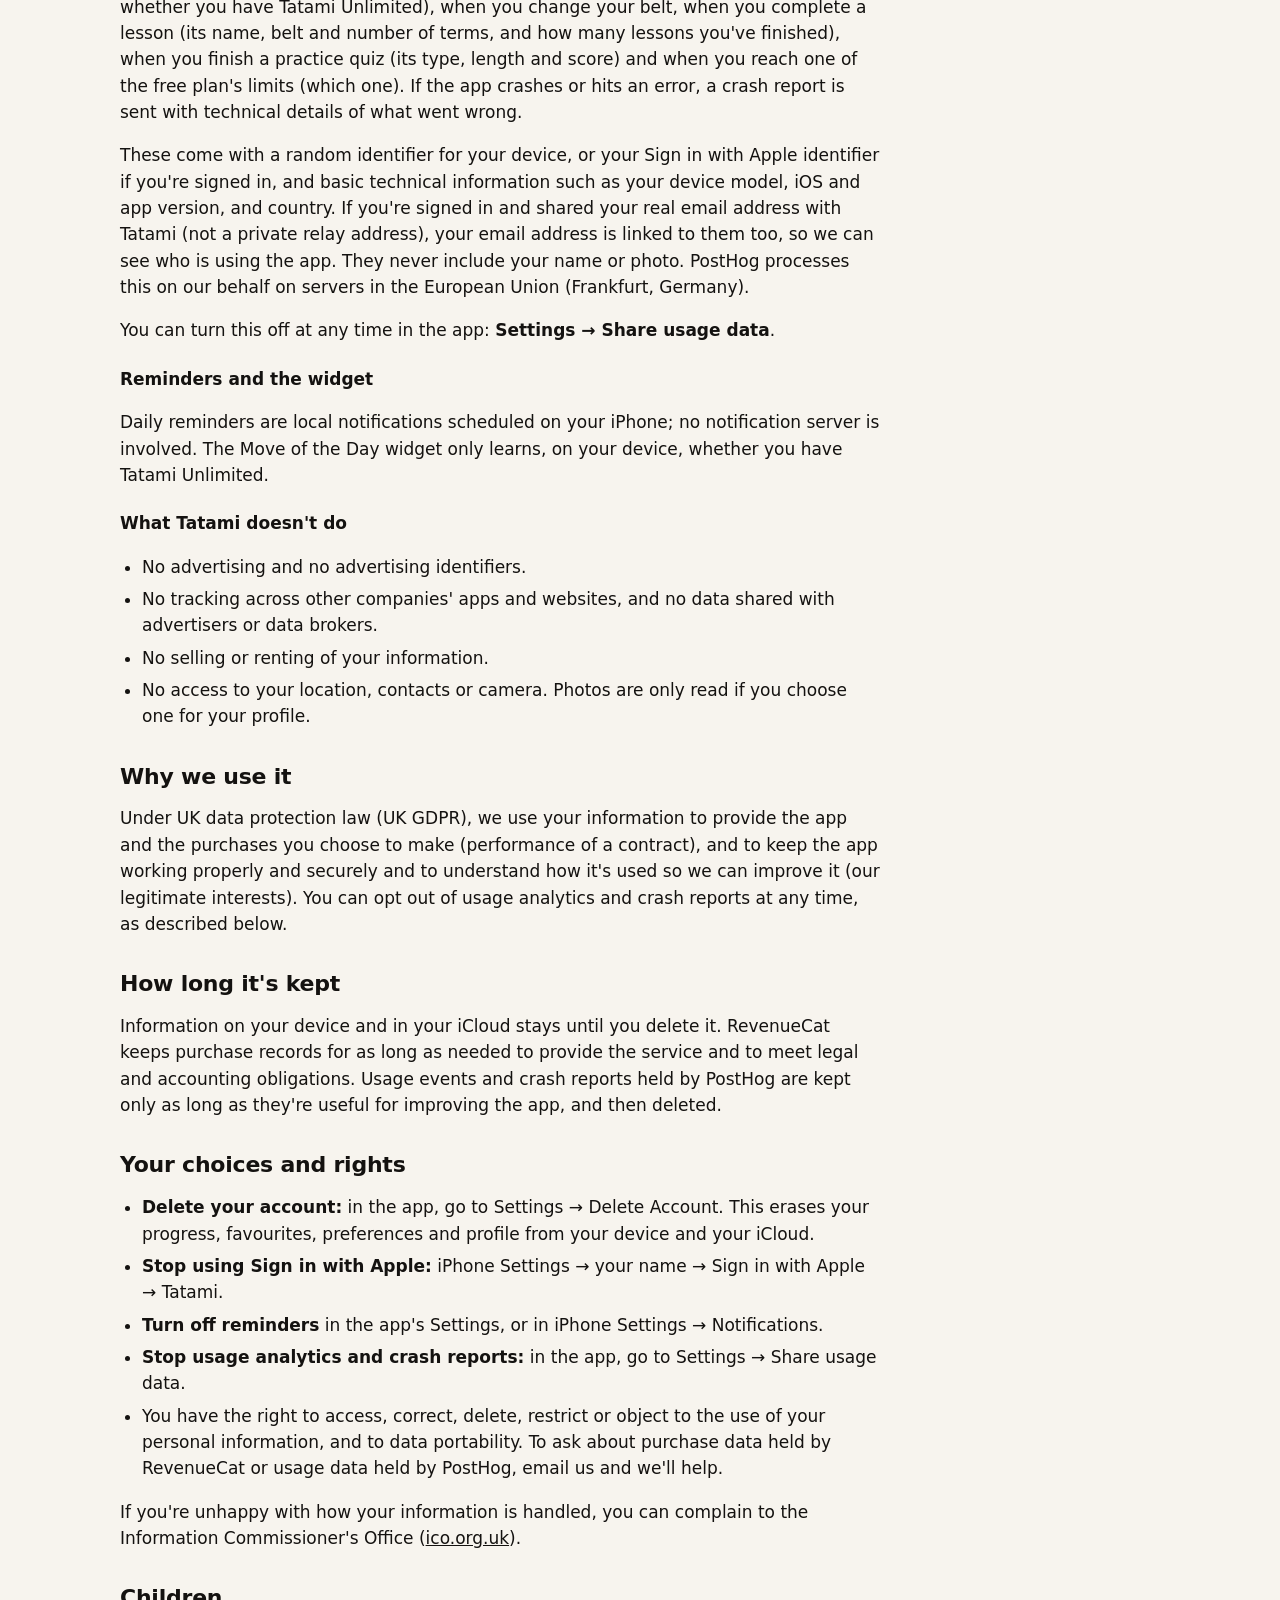
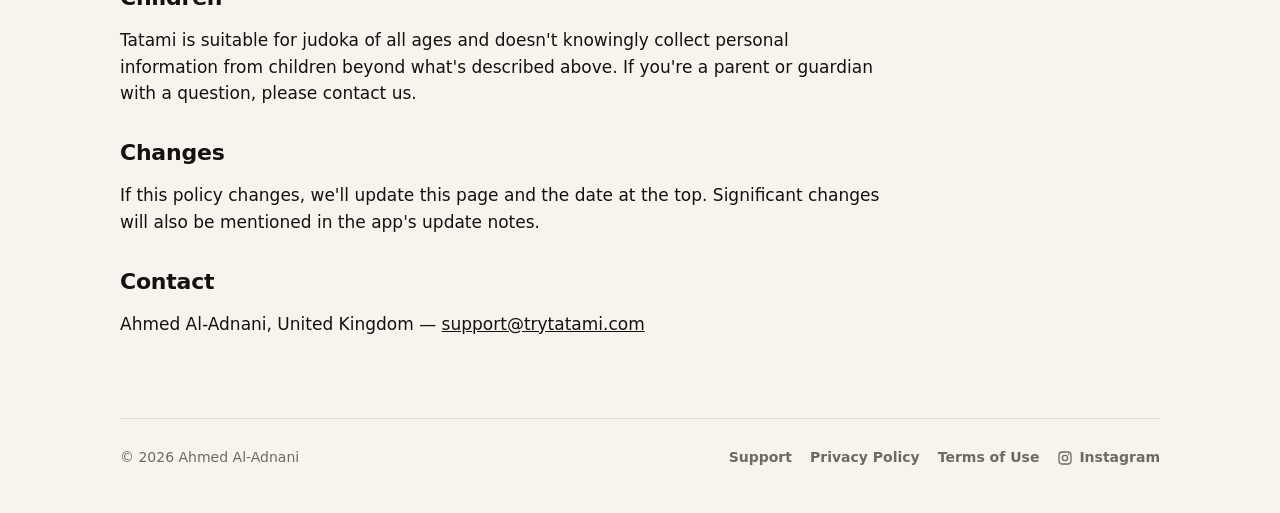
==== commit ac611f5a: "Privacy policy: email linked to analytics, purchase records in PostHog Tatami 1.2 links usage analyt" ====
--- a/privacy/index.html
+++ b/privacy/index.html
@@ -28,12 +28,13 @@
 
     <main class="doc">
       <h1>Privacy Policy</h1>
-      <p class="updated">Last updated 9 November 2026</p>
+      <p class="updated">Last updated 12 November 2026</p>
 
       <div class="callout">
-        <strong>In short:</strong> Tatami has no servers of its own. Your account, progress and preferences stay on your
-        iPhone and in your own iCloud. Purchases are handled by Apple and RevenueCat. We collect a few anonymous usage
-        events and crash reports to improve the app, which you can turn off. There are no ads and no tracking, and we
+        <strong>In short:</strong> Tatami has no servers of its own. Your progress and preferences stay on your iPhone
+        and in your own iCloud. Purchases are handled by Apple and RevenueCat. We collect a few usage events and crash
+        reports to improve the app, linked to your email address if you shared it when signing in, and you can turn this
+        off. There are no ads and no tracking, and we
         never sell your information.
       </div>
 
@@ -48,7 +49,8 @@
         sign in and only if you choose to share them, your name and email address (which may be a private relay address).
         You can also add a profile photo and change your name in the app.</p>
       <p>This is stored on your device and in your private iCloud storage, so it's there when you sign in on your other
-        devices. It is not sent to us or kept on any server we run.</p>
+        devices. Your name and photo are never sent to us. If you shared your real email address (rather than a private
+        relay address), it's linked to your usage analytics, described below.</p>
 
       <h3>Your learning</h3>
       <p>Your lesson progress, saved techniques, daily log-ins and streak, quiz results, chosen belt, settings and your
@@ -61,16 +63,23 @@
         have Tatami Unlimited. RevenueCat receives your Sign in with Apple identifier (or a random identifier if you're
         signed out), your purchase and subscription history, and basic technical information such as your device model,
         iOS and app version, country and IP address. RevenueCat processes this on our behalf to provide the service.</p>
+      <p>RevenueCat also sends PostHog (described below) a record of each purchase and subscription change, such as a
+        free trial starting, a renewal, a cancellation or an expiry, with the product, price and dates. It's linked to the
+        same identifier as your usage analytics, so we can see how Tatami Unlimited is doing. Because this is part of
+        handling purchases, the Share usage data switch doesn't turn it off.</p>
 
       <h3>Usage analytics and crash reports</h3>
       <p>To understand how Tatami is used and fix problems, the app sends a small number of events to
         <a href="https://posthog.com/privacy">PostHog</a>, our analytics provider: when you finish onboarding (with the
-        belt you chose, your answer to "How did you hear about Tatami?" and whether reminders are on), when you complete
-        a lesson (its belt and number of terms) and when you finish a practice quiz (its type, length and score). If the
-        app crashes or hits an error, a crash report is sent with technical details of what went wrong.</p>
+        belt you chose, your answer to "How did you hear about Tatami?", whether reminders are on and whether you have
+        Tatami Unlimited), when you change your belt, when you complete a lesson (its name, belt and number of terms, and
+        how many lessons you've finished), when you finish a practice quiz (its type, length and score) and when you
+        reach one of the free plan's limits (which one). If the app
+        crashes or hits an error, a crash report is sent with technical details of what went wrong.</p>
       <p>These come with a random identifier for your device, or your Sign in with Apple identifier if you're signed in,
-        and basic technical information such as your device model, iOS and app version, and country. They never include
-        your name, email address or photo. PostHog processes this on our behalf on servers in the European Union
+        and basic technical information such as your device model, iOS and app version, and country. If you're signed in
+        and shared your real email address with Tatami (not a private relay address), your email address is linked to
+        them too, so we can see who is using the app. They never include your name or photo. PostHog processes this on our behalf on servers in the European Union
         (Frankfurt, Germany).</p>
       <p>You can turn this off at any time in the app: <strong>Settings → Share usage data</strong>.</p>
 
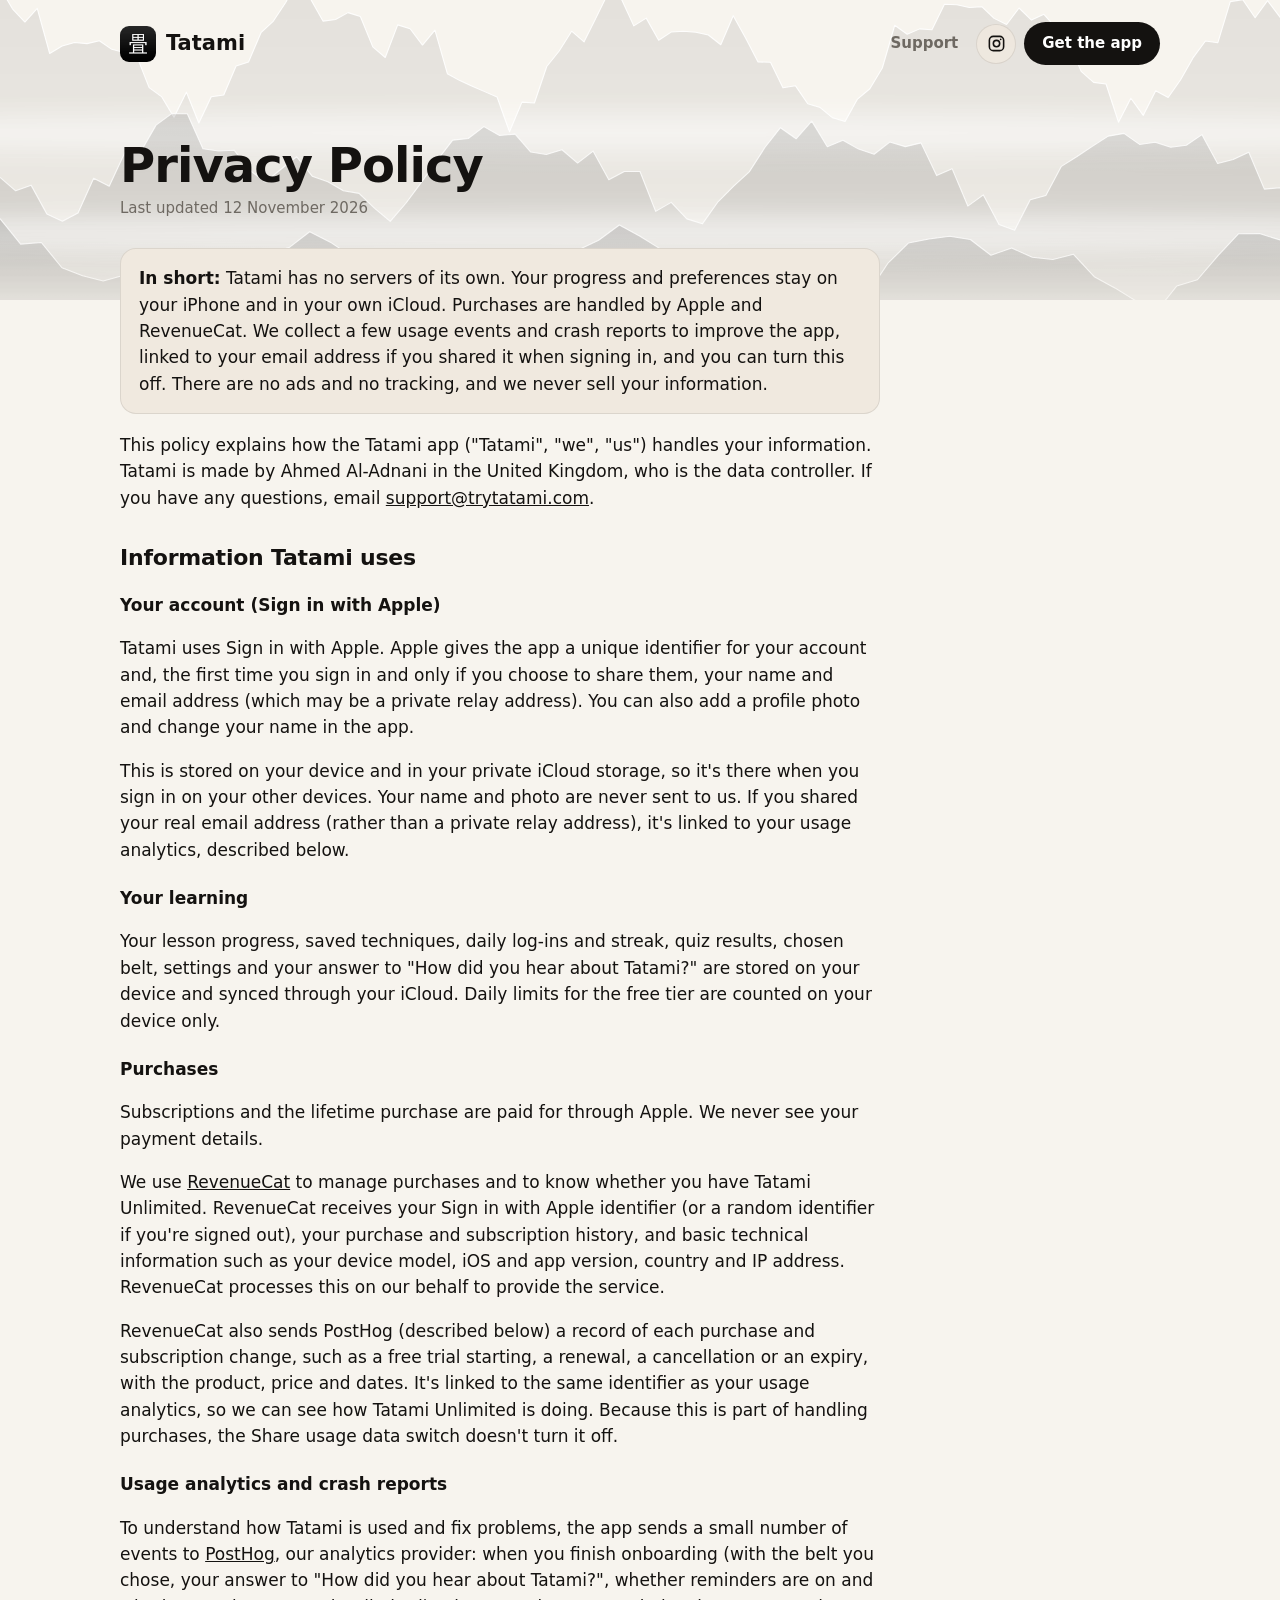
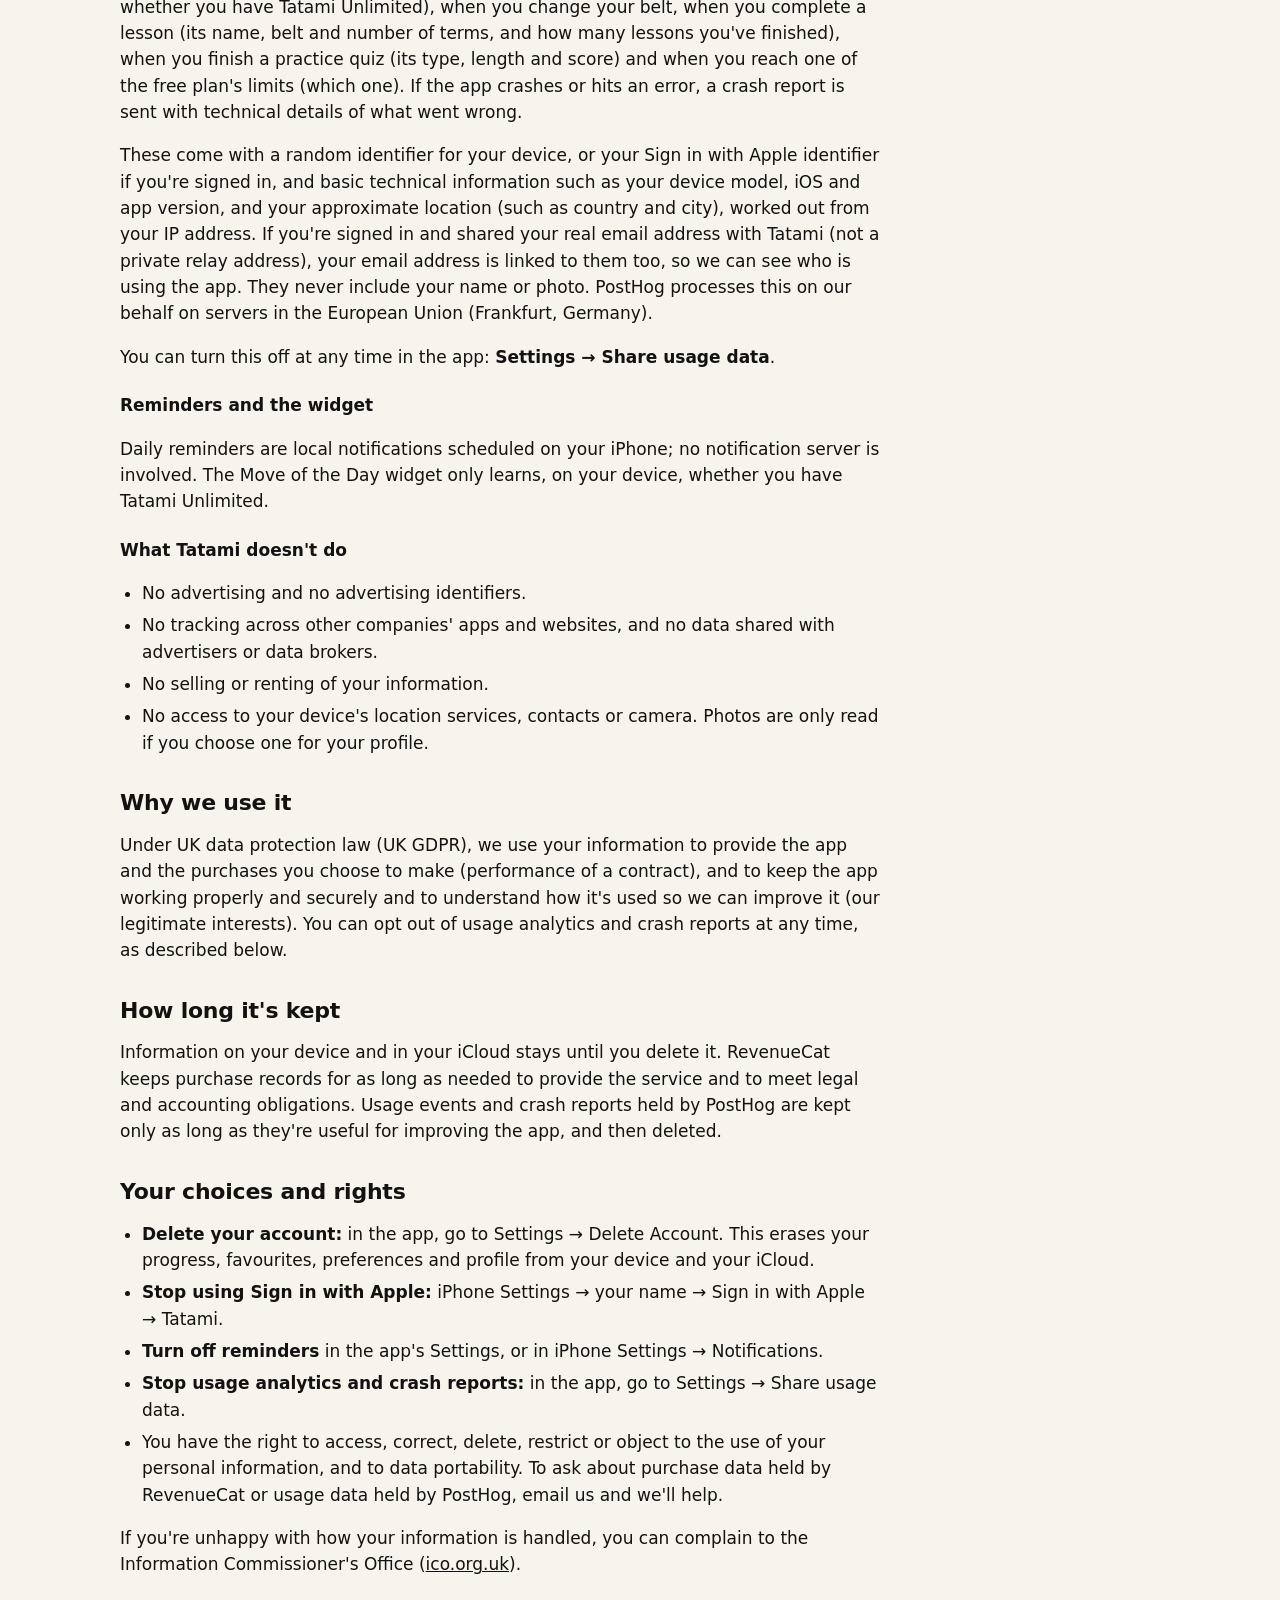
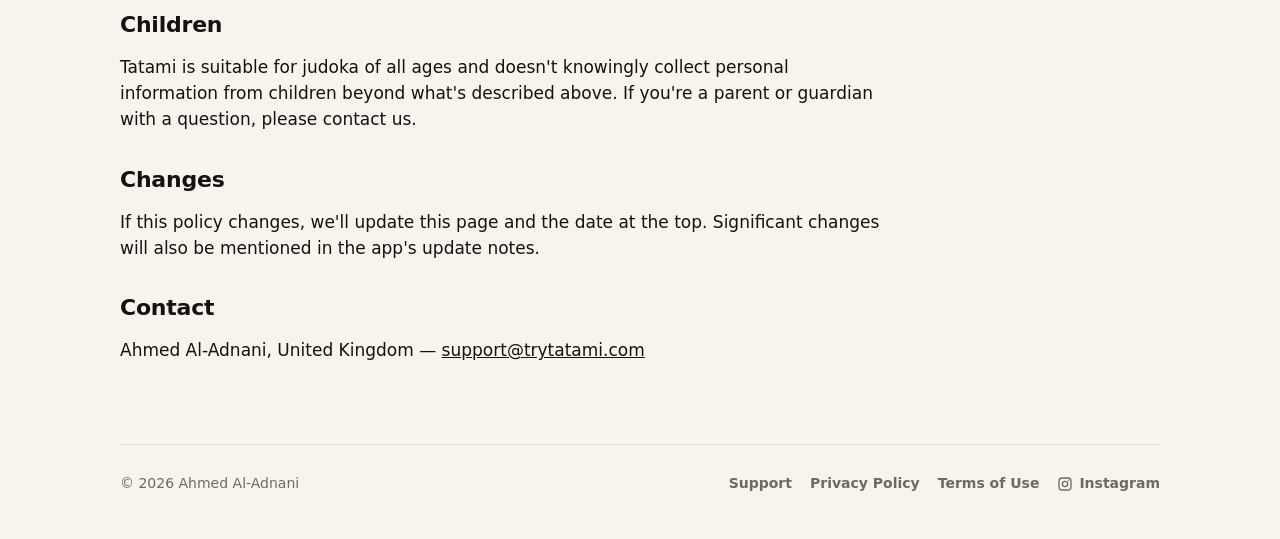
==== commit cebc445c: "Privacy policy: approximate location from IP address PostHog works out a rough location (country, re" ====
--- a/privacy/index.html
+++ b/privacy/index.html
@@ -77,7 +77,8 @@
         reach one of the free plan's limits (which one). If the app
         crashes or hits an error, a crash report is sent with technical details of what went wrong.</p>
       <p>These come with a random identifier for your device, or your Sign in with Apple identifier if you're signed in,
-        and basic technical information such as your device model, iOS and app version, and country. If you're signed in
+        and basic technical information such as your device model, iOS and app version, and your approximate location
+        (such as country and city), worked out from your IP address. If you're signed in
         and shared your real email address with Tatami (not a private relay address), your email address is linked to
         them too, so we can see who is using the app. They never include your name or photo. PostHog processes this on our behalf on servers in the European Union
         (Frankfurt, Germany).</p>
@@ -92,7 +93,7 @@
         <li>No advertising and no advertising identifiers.</li>
         <li>No tracking across other companies' apps and websites, and no data shared with advertisers or data brokers.</li>
         <li>No selling or renting of your information.</li>
-        <li>No access to your location, contacts or camera. Photos are only read if you choose one for your profile.</li>
+        <li>No access to your device's location services, contacts or camera. Photos are only read if you choose one for your profile.</li>
       </ul>
 
       <h2>Why we use it</h2>
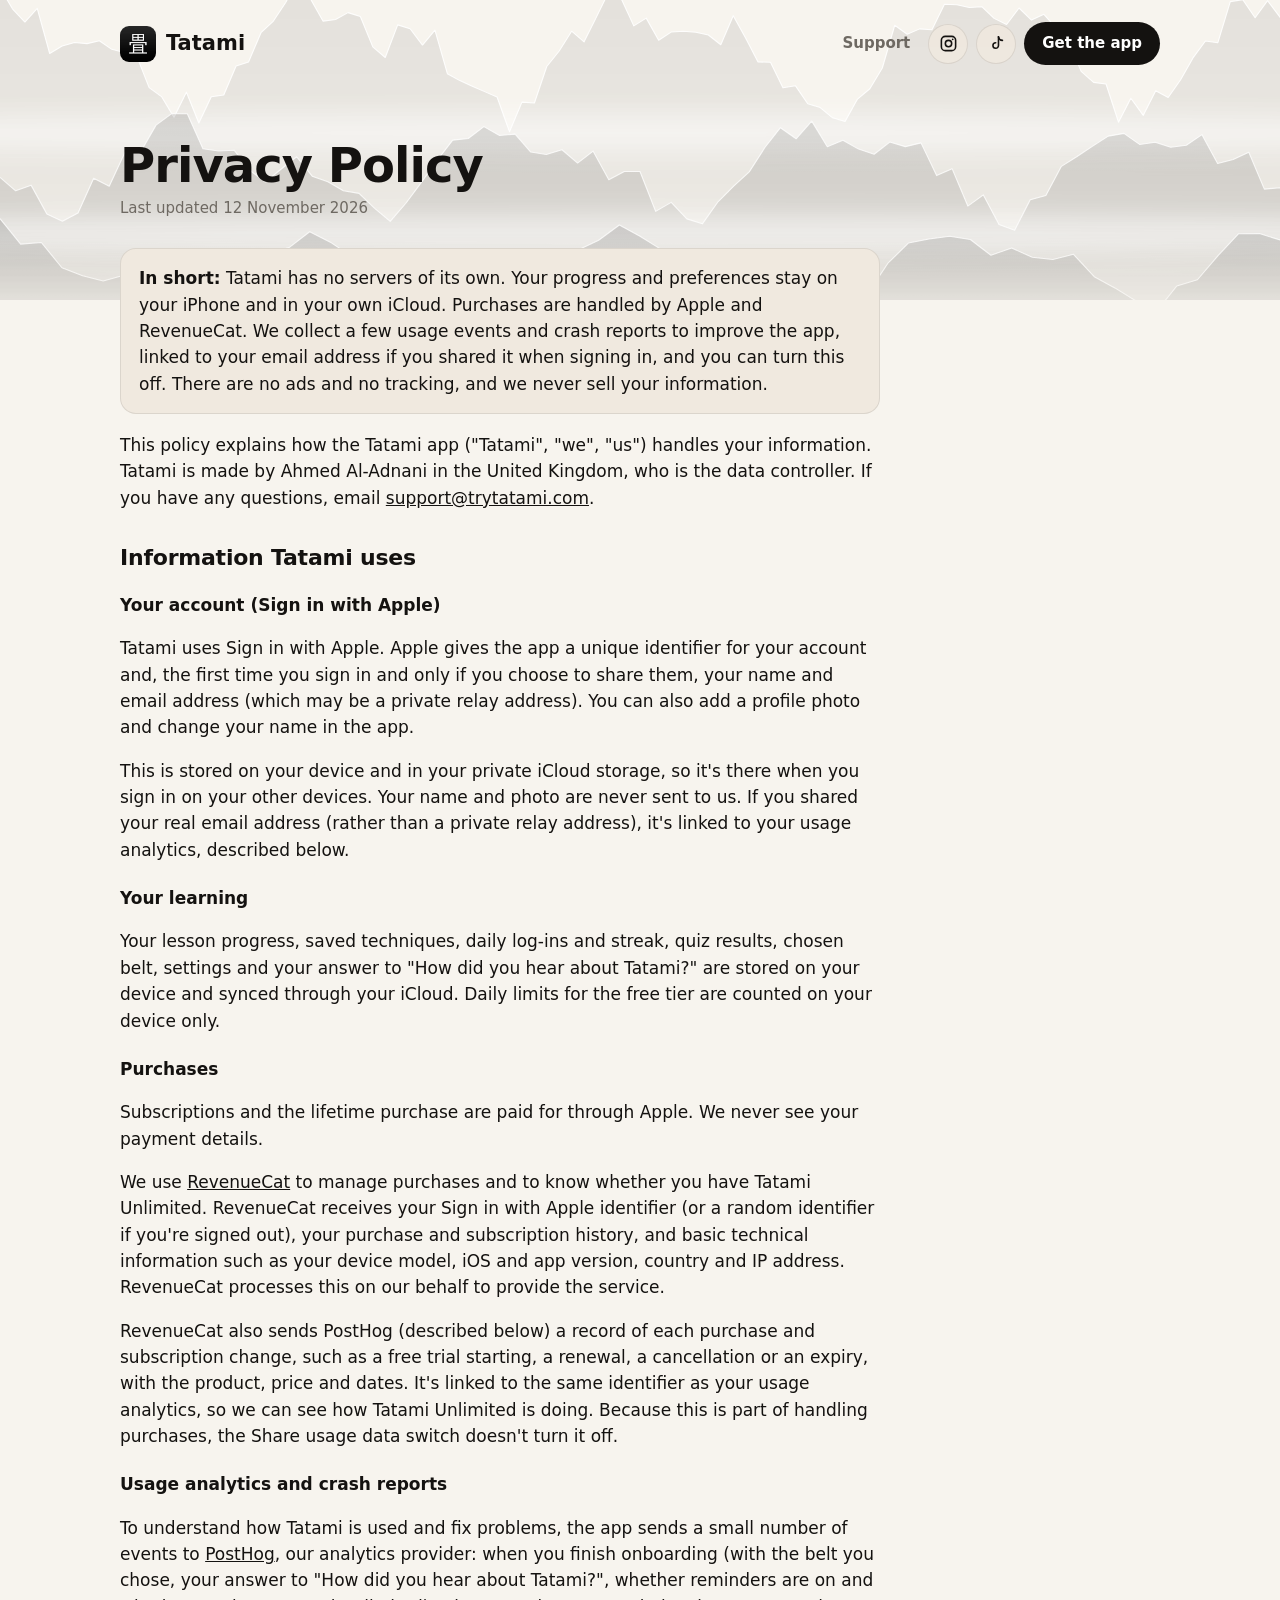
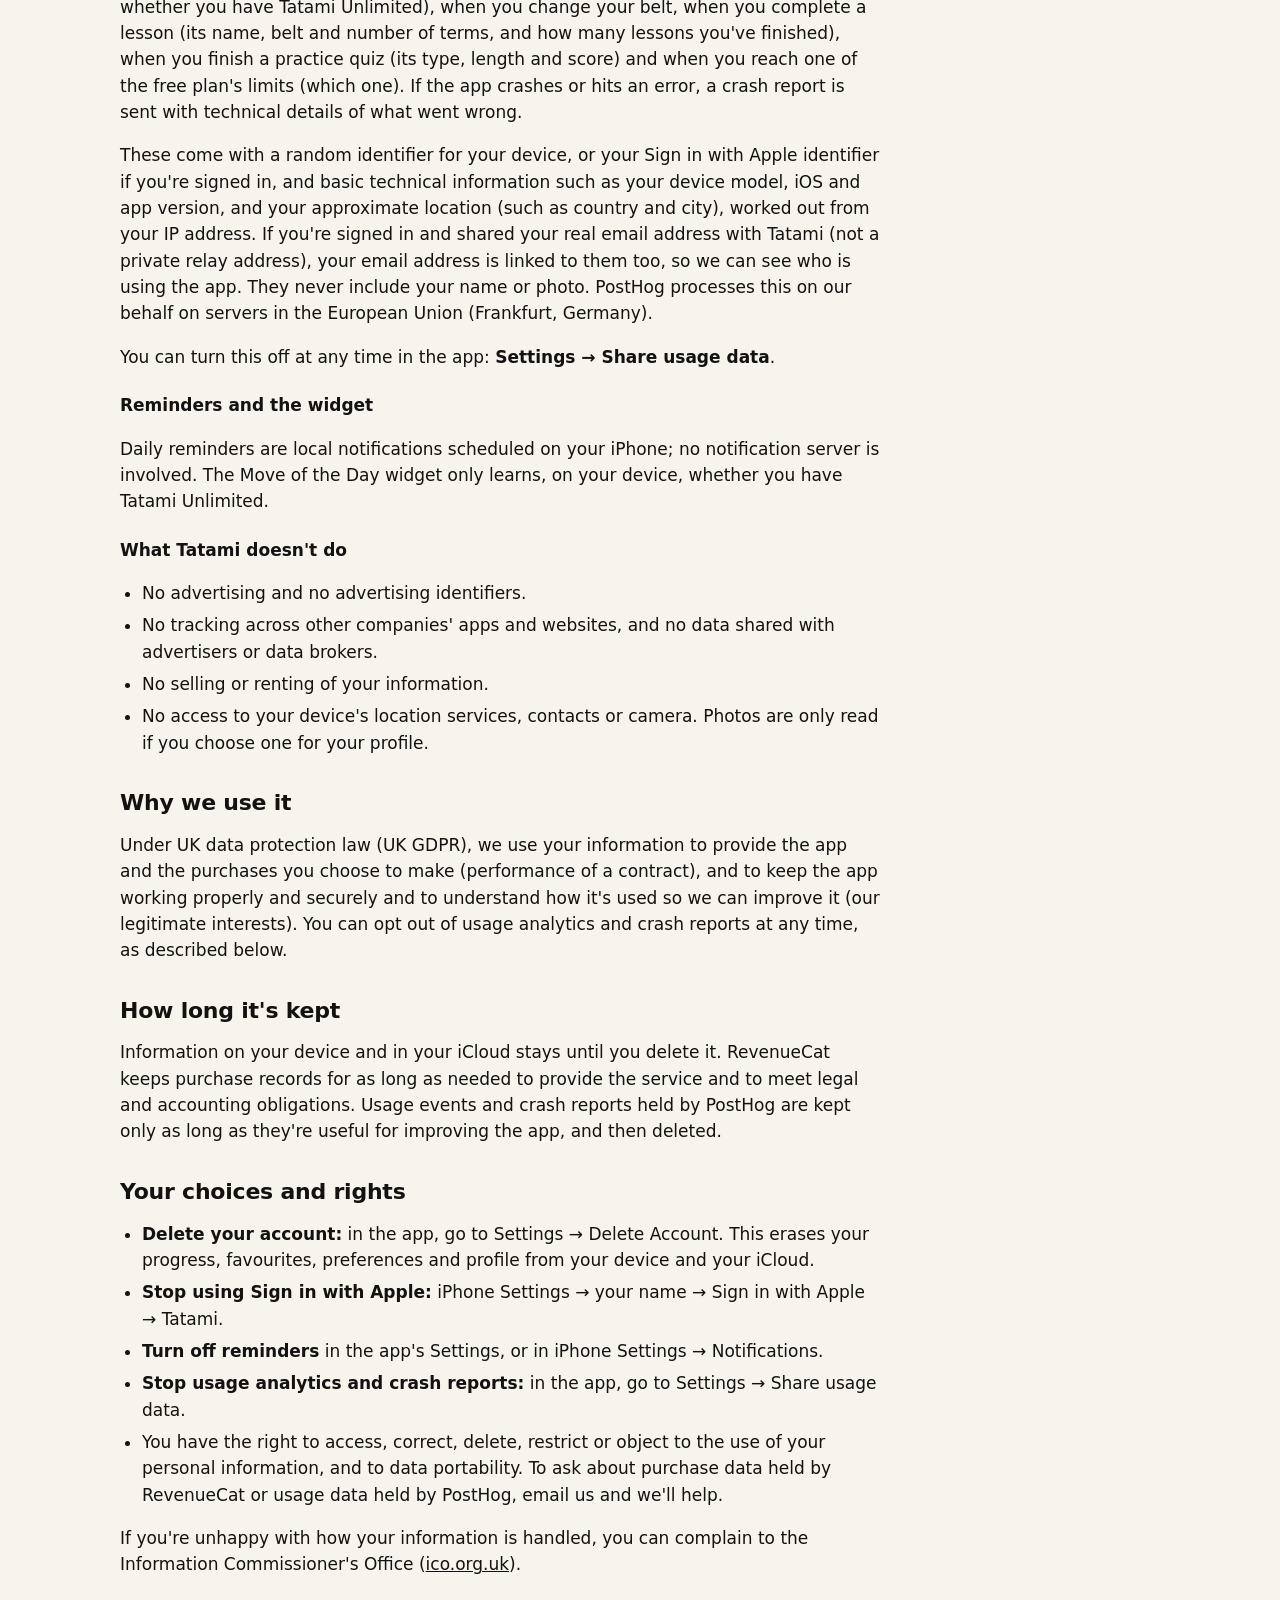
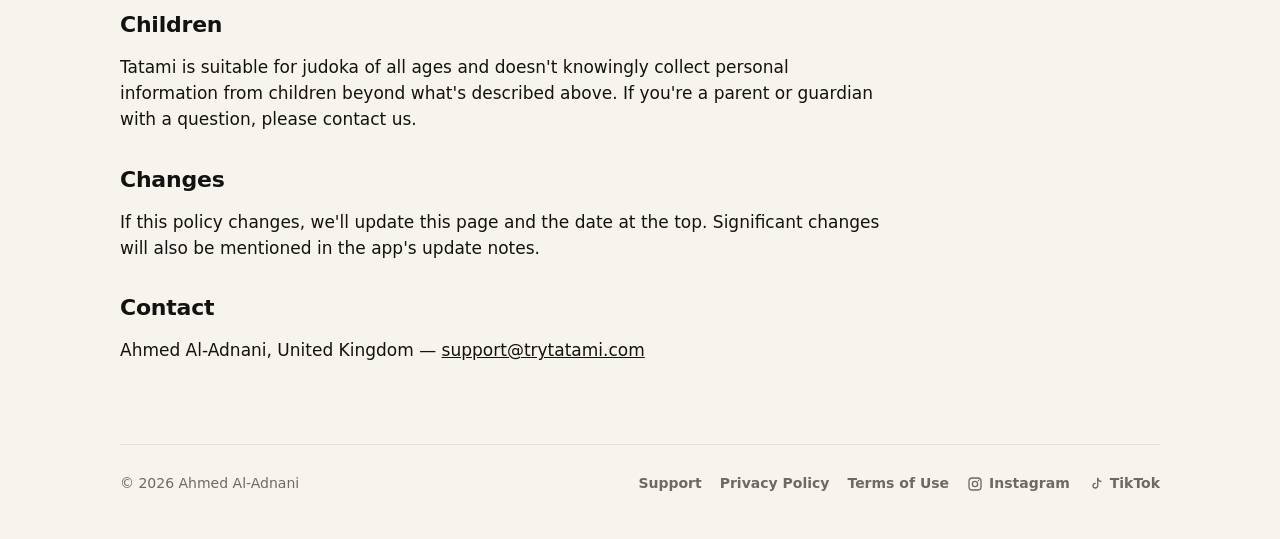
==== commit 1b4bc197: "TikTok (@try_tatami) next to Instagram On every page: a header icon and a footer link. On the home p" ====
--- a/privacy/index.html
+++ b/privacy/index.html
@@ -21,6 +21,9 @@
         <a class="text" href="/support/">Support</a>
         <a class="icon-button" href="https://www.instagram.com/learnwithtatami/" rel="me noopener" aria-label="Tatami on Instagram">
           <svg viewBox="0 0 24 24" fill="none" stroke="currentColor" stroke-width="2" aria-hidden="true"><rect x="3" y="3" width="18" height="18" rx="5"/><circle cx="12" cy="12" r="4"/><circle cx="17.3" cy="6.7" r="1.1" fill="currentColor" stroke="none"/></svg>
+        </a>
+        <a class="icon-button" href="https://www.tiktok.com/@try_tatami" rel="me noopener" aria-label="Tatami on TikTok">
+          <svg viewBox="0 0 24 24" fill="none" stroke="currentColor" stroke-width="2" stroke-linecap="round" stroke-linejoin="round" aria-hidden="true"><path d="M14.5 3.5v11a3.5 3.5 0 1 1-3.5-3.5"/><path d="M14.5 3.5c.4 2.5 2.3 4.4 5 4.6"/></svg>
         </a>
         <a class="pill" href="https://apps.apple.com/gb/app/tatami-learn-judo-terminology/id6802830885?itscg=30200&amp;itsct=apps_box_badge&amp;mttnsubad=6802830885">Get the app</a>
       </nav>
@@ -142,6 +145,9 @@
         <a class="social" href="https://www.instagram.com/learnwithtatami/" rel="me noopener">
           <svg viewBox="0 0 24 24" fill="none" stroke="currentColor" stroke-width="2" aria-hidden="true"><rect x="3" y="3" width="18" height="18" rx="5"/><circle cx="12" cy="12" r="4"/><circle cx="17.3" cy="6.7" r="1.1" fill="currentColor" stroke="none"/></svg>Instagram
         </a>
+        <a class="social" href="https://www.tiktok.com/@try_tatami" rel="me noopener">
+          <svg viewBox="0 0 24 24" fill="none" stroke="currentColor" stroke-width="2" stroke-linecap="round" stroke-linejoin="round" aria-hidden="true"><path d="M14.5 3.5v11a3.5 3.5 0 1 1-3.5-3.5"/><path d="M14.5 3.5c.4 2.5 2.3 4.4 5 4.6"/></svg>TikTok
+        </a>
       </nav>
     </footer>
   </div>
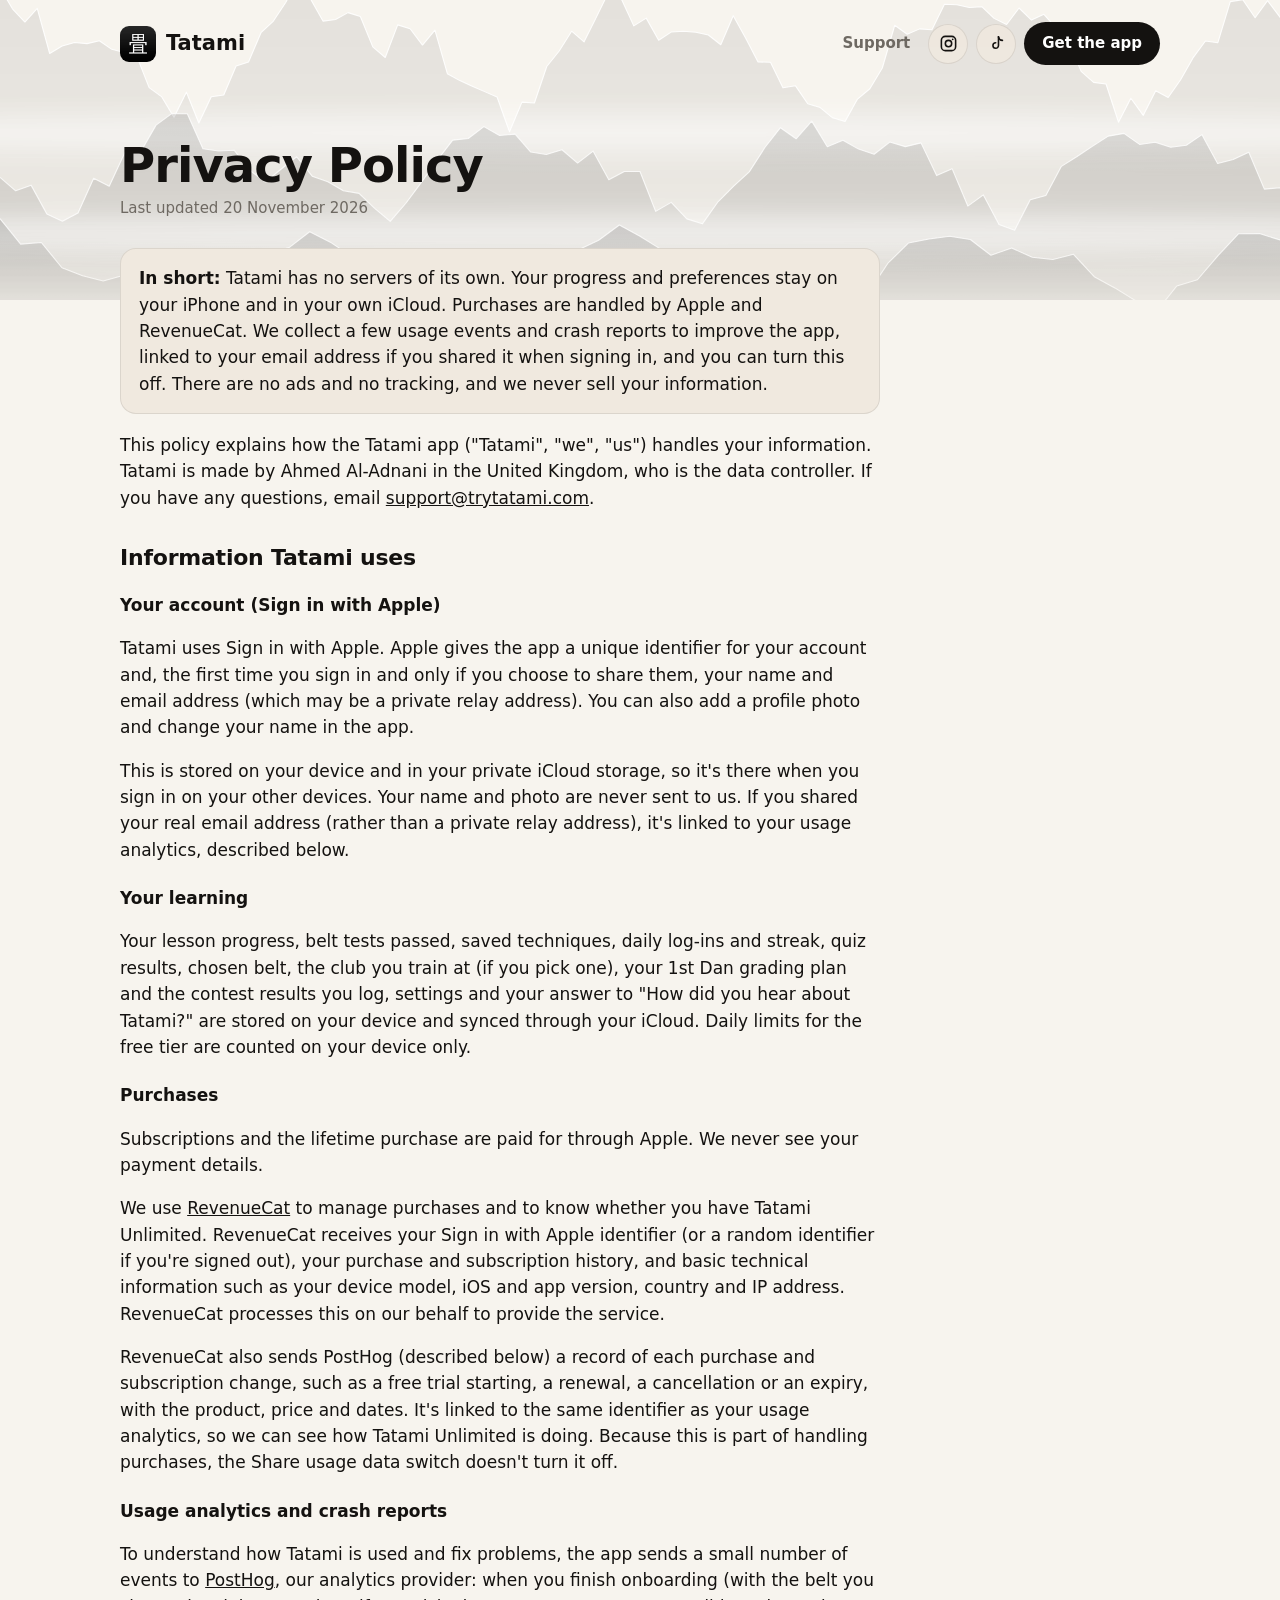
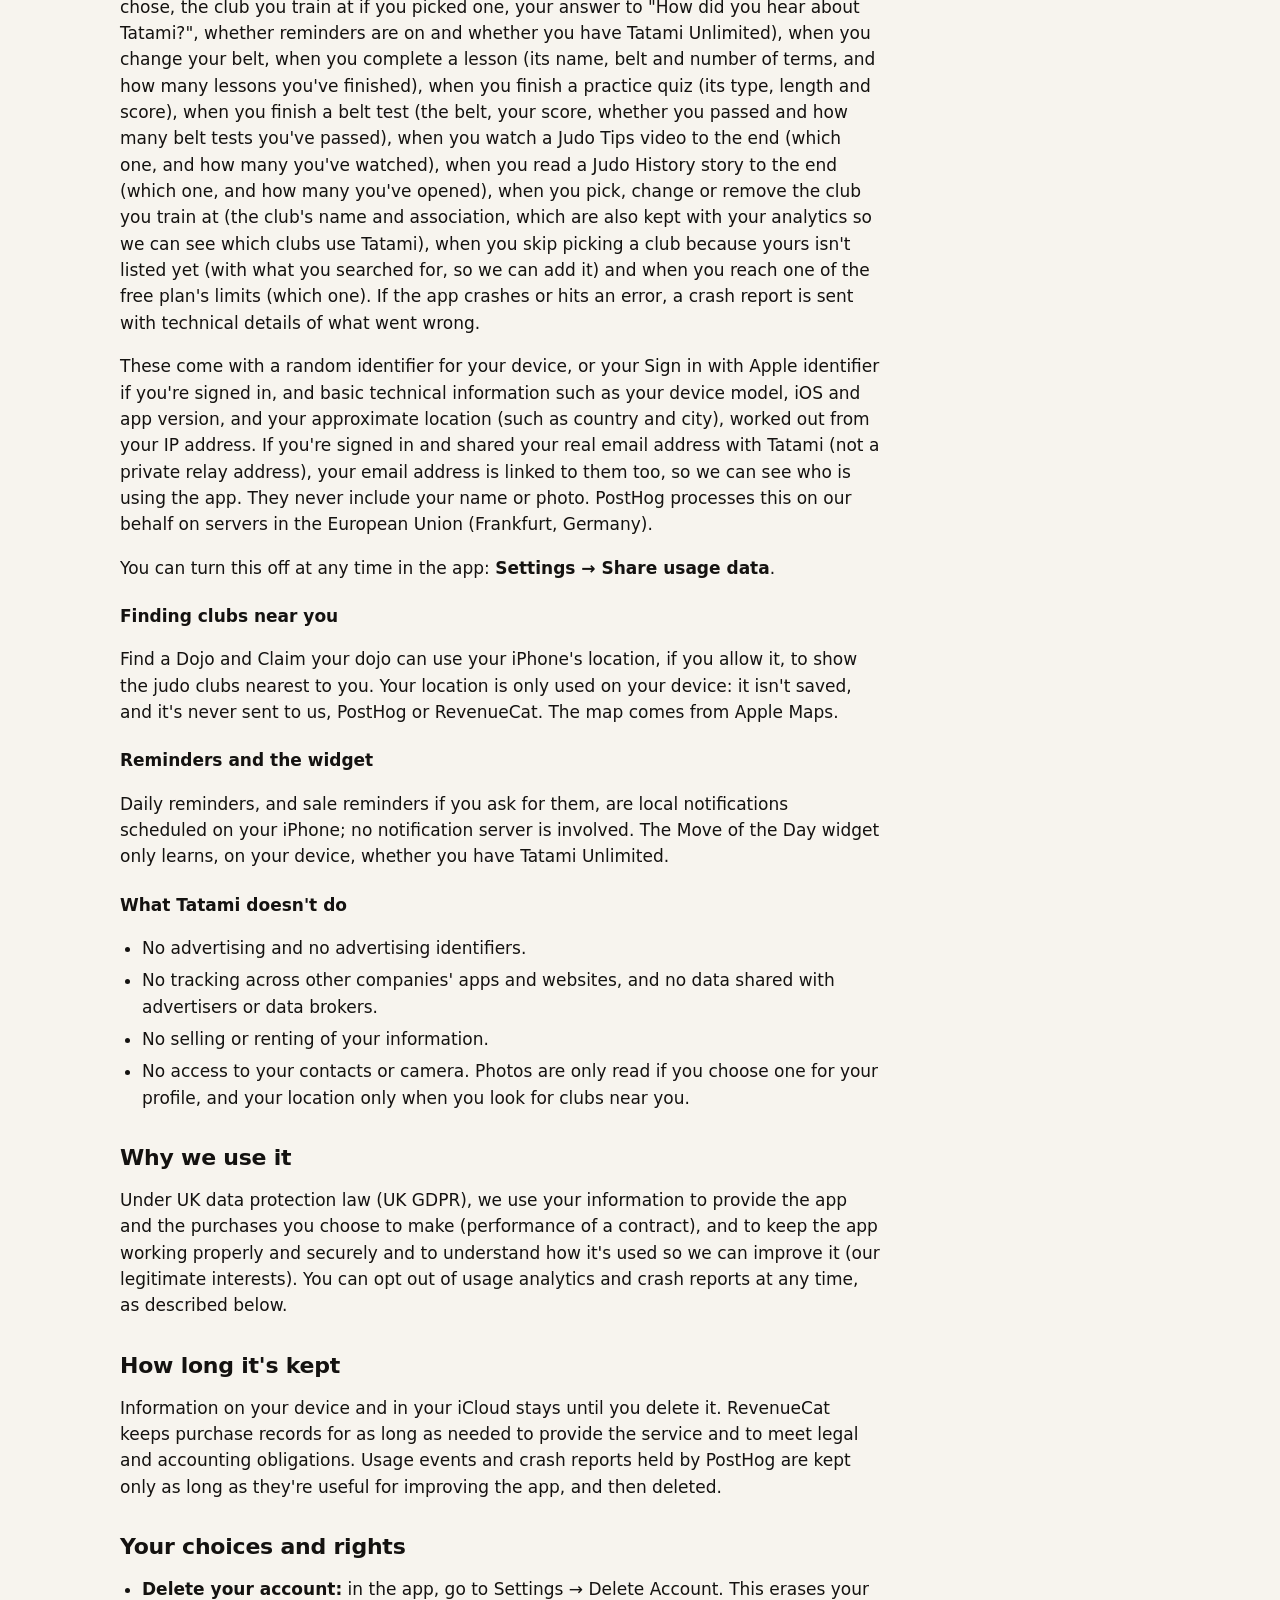
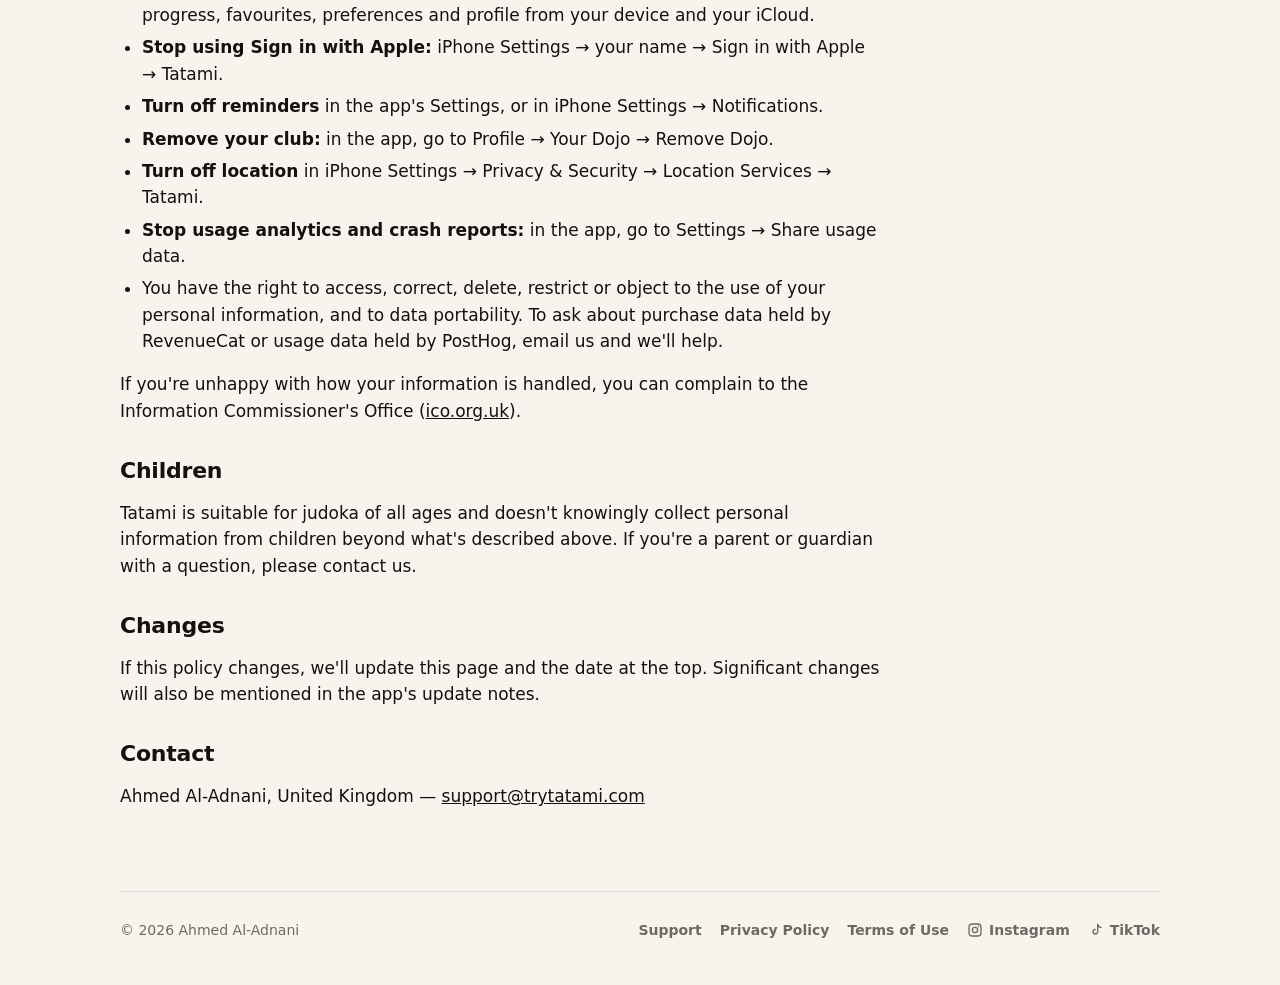
==== commit 1532df63: "Privacy: belt tests, Judo Tips, stories, clubs and location (Tatami 1.5) - Your learning: belt tests" ====
--- a/privacy/index.html
+++ b/privacy/index.html
@@ -19,7 +19,7 @@
       <a class="brand" href="/"><img src="/assets/icon.png" alt="">Tatami</a>
       <nav class="nav" aria-label="Main">
         <a class="text" href="/support/">Support</a>
-        <a class="icon-button" href="https://www.instagram.com/learnwithtatami/" rel="me noopener" aria-label="Tatami on Instagram">
+        <a class="icon-button" href="https://www.instagram.com/trytatami/" rel="me noopener" aria-label="Tatami on Instagram">
           <svg viewBox="0 0 24 24" fill="none" stroke="currentColor" stroke-width="2" aria-hidden="true"><rect x="3" y="3" width="18" height="18" rx="5"/><circle cx="12" cy="12" r="4"/><circle cx="17.3" cy="6.7" r="1.1" fill="currentColor" stroke="none"/></svg>
         </a>
         <a class="icon-button" href="https://www.tiktok.com/@try_tatami" rel="me noopener" aria-label="Tatami on TikTok">
@@ -31,7 +31,7 @@
 
     <main class="doc">
       <h1>Privacy Policy</h1>
-      <p class="updated">Last updated 12 November 2026</p>
+      <p class="updated">Last updated 20 November 2026</p>
 
       <div class="callout">
         <strong>In short:</strong> Tatami has no servers of its own. Your progress and preferences stay on your iPhone
@@ -56,8 +56,9 @@
         relay address), it's linked to your usage analytics, described below.</p>
 
       <h3>Your learning</h3>
-      <p>Your lesson progress, saved techniques, daily log-ins and streak, quiz results, chosen belt, settings and your
-        answer to "How did you hear about Tatami?" are stored on your device and synced through your iCloud.
+      <p>Your lesson progress, belt tests passed, saved techniques, daily log-ins and streak, quiz results, chosen belt,
+        the club you train at (if you pick one), your 1st Dan grading plan and the contest results you log, settings and
+        your answer to "How did you hear about Tatami?" are stored on your device and synced through your iCloud.
         Daily limits for the free tier are counted on your device only.</p>
 
       <h3>Purchases</h3>
@@ -74,11 +75,16 @@
       <h3>Usage analytics and crash reports</h3>
       <p>To understand how Tatami is used and fix problems, the app sends a small number of events to
         <a href="https://posthog.com/privacy">PostHog</a>, our analytics provider: when you finish onboarding (with the
-        belt you chose, your answer to "How did you hear about Tatami?", whether reminders are on and whether you have
-        Tatami Unlimited), when you change your belt, when you complete a lesson (its name, belt and number of terms, and
-        how many lessons you've finished), when you finish a practice quiz (its type, length and score) and when you
-        reach one of the free plan's limits (which one). If the app
-        crashes or hits an error, a crash report is sent with technical details of what went wrong.</p>
+        belt you chose, the club you train at if you picked one, your answer to "How did you hear about Tatami?",
+        whether reminders are on and whether you have Tatami Unlimited), when you change your belt, when you complete a lesson (its name, belt and number of terms, and
+        how many lessons you've finished), when you finish a practice quiz (its type, length and score), when you finish
+        a belt test (the belt, your score, whether you passed and how many belt tests you've passed), when you watch
+        a Judo Tips video to the end (which one, and how many you've watched), when you read a Judo History story to the
+        end (which one, and how many you've opened), when you pick, change or remove the club you train at (the club's
+        name and association, which are also kept with your analytics so we can see which clubs use Tatami), when you
+        skip picking a club because yours isn't listed yet (with what you searched for, so we can add it) and when you
+        reach one of the free plan's limits (which one). If the app crashes or hits an error, a crash report is sent with
+        technical details of what went wrong.</p>
       <p>These come with a random identifier for your device, or your Sign in with Apple identifier if you're signed in,
         and basic technical information such as your device model, iOS and app version, and your approximate location
         (such as country and city), worked out from your IP address. If you're signed in
@@ -87,16 +93,23 @@
         (Frankfurt, Germany).</p>
       <p>You can turn this off at any time in the app: <strong>Settings → Share usage data</strong>.</p>
 
+      <h3>Finding clubs near you</h3>
+      <p>Find a Dojo and Claim your dojo can use your iPhone's location, if you allow it, to show the judo clubs nearest
+        to you. Your location is only used on your device: it isn't saved, and it's never sent to us, PostHog or
+        RevenueCat. The map comes from Apple Maps.</p>
+
       <h3>Reminders and the widget</h3>
-      <p>Daily reminders are local notifications scheduled on your iPhone; no notification server is involved. The Move
-        of the Day widget only learns, on your device, whether you have Tatami Unlimited.</p>
+      <p>Daily reminders, and sale reminders if you ask for them, are local notifications scheduled on your iPhone; no
+        notification server is involved. The Move of the Day widget only learns, on your device, whether you have
+        Tatami Unlimited.</p>
 
       <h3>What Tatami doesn't do</h3>
       <ul>
         <li>No advertising and no advertising identifiers.</li>
         <li>No tracking across other companies' apps and websites, and no data shared with advertisers or data brokers.</li>
         <li>No selling or renting of your information.</li>
-        <li>No access to your device's location services, contacts or camera. Photos are only read if you choose one for your profile.</li>
+        <li>No access to your contacts or camera. Photos are only read if you choose one for your profile, and your
+          location only when you look for clubs near you.</li>
       </ul>
 
       <h2>Why we use it</h2>
@@ -116,6 +129,8 @@
           favourites, preferences and profile from your device and your iCloud.</li>
         <li><strong>Stop using Sign in with Apple:</strong> iPhone Settings → your name → Sign in with Apple → Tatami.</li>
         <li><strong>Turn off reminders</strong> in the app's Settings, or in iPhone Settings → Notifications.</li>
+        <li><strong>Remove your club:</strong> in the app, go to Profile → Your Dojo → Remove Dojo.</li>
+        <li><strong>Turn off location</strong> in iPhone Settings → Privacy &amp; Security → Location Services → Tatami.</li>
         <li><strong>Stop usage analytics and crash reports:</strong> in the app, go to Settings → Share usage data.</li>
         <li>You have the right to access, correct, delete, restrict or object to the use of your personal information, and
           to data portability. To ask about purchase data held by RevenueCat or usage data held by PostHog, email us and
@@ -142,7 +157,7 @@
         <a href="/support/">Support</a>
         <a href="/privacy/">Privacy Policy</a>
         <a href="/terms/">Terms of Use</a>
-        <a class="social" href="https://www.instagram.com/learnwithtatami/" rel="me noopener">
+        <a class="social" href="https://www.instagram.com/trytatami/" rel="me noopener">
           <svg viewBox="0 0 24 24" fill="none" stroke="currentColor" stroke-width="2" aria-hidden="true"><rect x="3" y="3" width="18" height="18" rx="5"/><circle cx="12" cy="12" r="4"/><circle cx="17.3" cy="6.7" r="1.1" fill="currentColor" stroke="none"/></svg>Instagram
         </a>
         <a class="social" href="https://www.tiktok.com/@try_tatami" rel="me noopener">
